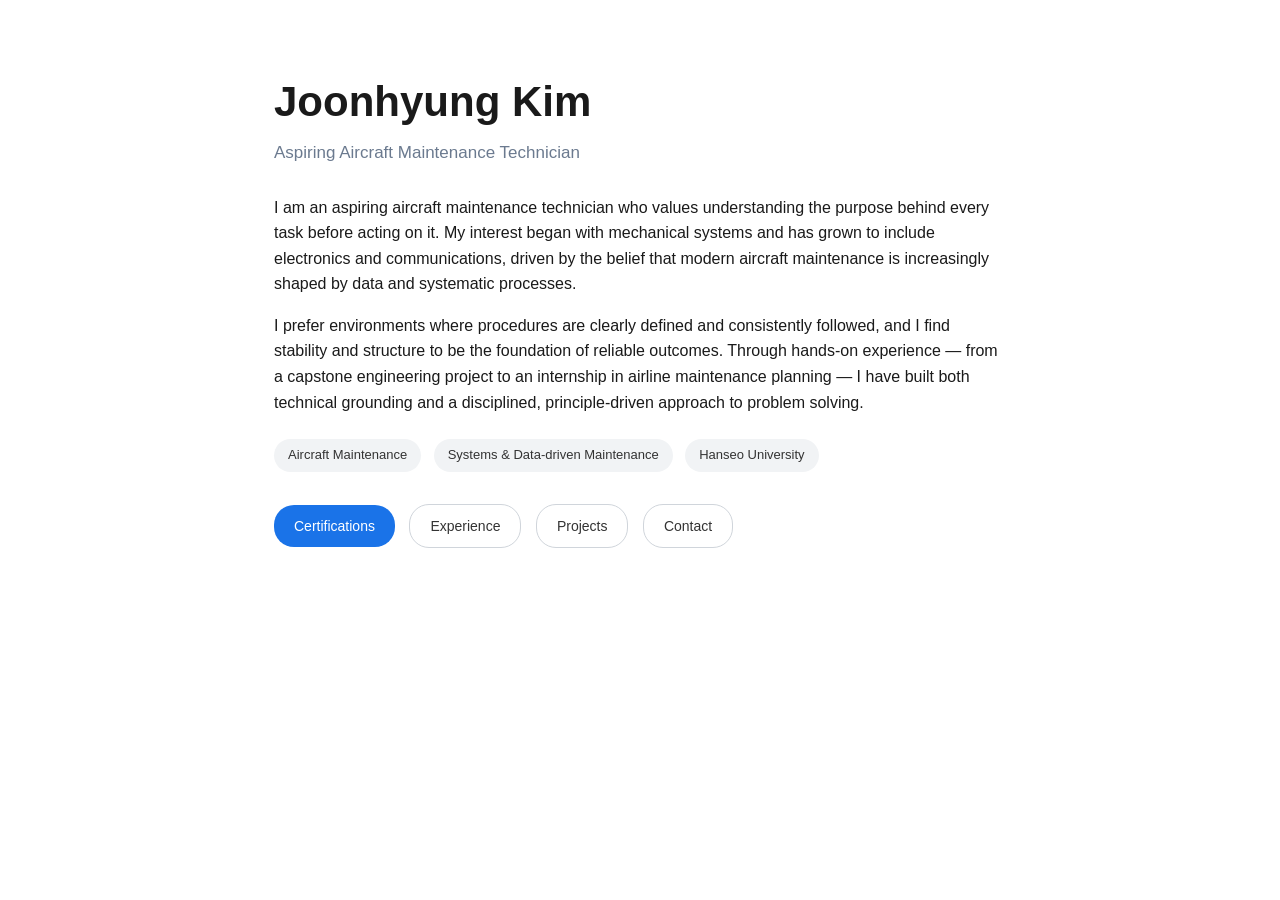
==== index.html @ b9666745 "다중 페이지 구조로 전환 (Hero + 상세 페이지)" ====
<!DOCTYPE html>
<html>

<head>
    <title>Joonhyung Kim | Portfolio</title>
    <link rel="stylesheet" href="style.css">
</head>

<body>

    <div class="container">
        <h1 class="hero-name">Joonhyung Kim</h1>
        <p class="hero-role">Aspiring Aircraft Maintenance Technician</p>

        <div class="bio">
            <p>
                I am an aspiring aircraft maintenance technician who values understanding
                the purpose behind every task before acting on it. My interest began with
                mechanical systems and has grown to include electronics and communications,
                driven by the belief that modern aircraft maintenance is increasingly shaped
                by data and systematic processes.
            </p>
            <p>
                I prefer environments where procedures are clearly defined and consistently
                followed, and I find stability and structure to be the foundation of reliable
                outcomes. Through hands-on experience — from a capstone engineering project to
                an internship in airline maintenance planning — I have built both technical
                grounding and a disciplined, principle-driven approach to problem solving.
            </p>
        </div>

        <div class="tags">
            <span class="tag">Aircraft Maintenance</span>
            <span class="tag">Systems & Data-driven Maintenance</span>
            <span class="tag">Hanseo University</span>
        </div>

        <div class="buttons">
            <a href="certifications.html" class="btn btn-primary">Certifications</a>
            <a href="experience.html" class="btn btn-outline">Experience</a>
            <a href="projects.html" class="btn btn-outline">Projects</a>
            <a href="contact.html" class="btn btn-outline">Contact</a>
        </div>
    </div>

</body>

</html>
---- style.css ----
* {
    box-sizing: border-box;
}

body {
    font-family: -apple-system, "Helvetica Neue", "Apple SD Gothic Neo", "맑은 고딕", sans-serif;
    background-color: #ffffff;
    color: #1a1a1a;
    margin: 0;
    line-height: 1.6;
}

.container {
    max-width: 780px;
    margin: 0 auto;
    padding: 40px 24px 80px;
}

/* 상단 네비게이션 */
.navbar {
    display: flex;
    justify-content: space-between;
    align-items: center;
    max-width: 780px;
    margin: 0 auto;
    padding: 24px;
}

.navbar .name {
    font-weight: 700;
    text-decoration: none;
    color: #1a1a1a;
    font-size: 16px;
}

.navbar .nav-links a {
    margin-left: 24px;
    text-decoration: none;
    color: #444;
    font-size: 15px;
}

.navbar .nav-links a:hover {
    color: #1a73e8;
}

/* Hero (첫 페이지) */
h1.hero-name {
    font-size: 42px;
    margin-bottom: 4px;
}

.hero-role {
    color: #6b7a8f;
    font-size: 17px;
    margin-top: 0;
    margin-bottom: 28px;
}

.bio p {
    font-size: 16px;
    margin-bottom: 16px;
}

/* 태그 필 */
.tags {
    margin: 24px 0;
}

.tag {
    display: inline-block;
    background-color: #f1f3f5;
    color: #333;
    padding: 6px 14px;
    border-radius: 20px;
    font-size: 13px;
    margin-right: 8px;
    margin-bottom: 8px;
}

/* 버튼 */
.buttons {
    margin-top: 20px;
}

.btn {
    display: inline-block;
    padding: 10px 20px;
    border-radius: 20px;
    text-decoration: none;
    font-size: 14px;
    margin-right: 10px;
    margin-bottom: 10px;
}

.btn-primary {
    background-color: #1a73e8;
    color: white;
}

.btn-outline {
    border: 1px solid #d0d5db;
    color: #333;
}

.btn:hover {
    opacity: 0.85;
}

/* 상세 페이지 */
h2 {
    font-size: 22px;
    margin-top: 40px;
    margin-bottom: 12px;
}

.entry {
    margin-bottom: 20px;
}

.entry-title {
    font-weight: 700;
    margin-bottom: 4px;
}

.entry-meta {
    color: #6b7a8f;
    font-size: 14px;
    margin-bottom: 6px;
}

ul {
    padding-left: 20px;
}
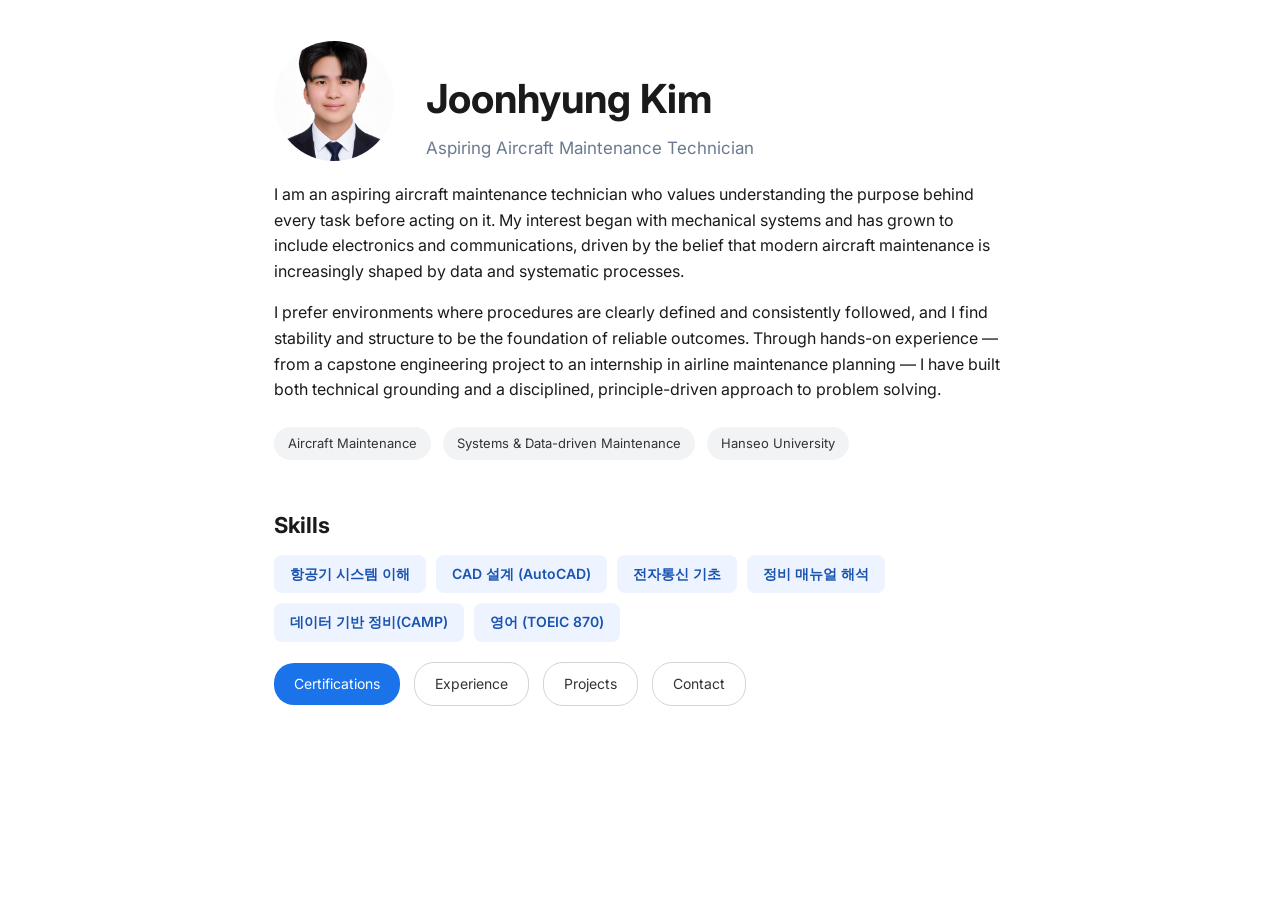
==== commit b79d8f79: "프로필 사진, Skills 섹션, 반응형 디자인 추가" ====
--- a/index.html
+++ b/index.html
@@ -9,8 +9,14 @@
 <body>
 
     <div class="container">
-        <h1 class="hero-name">Joonhyung Kim</h1>
-        <p class="hero-role">Aspiring Aircraft Maintenance Technician</p>
+
+        <div class="hero">
+            <img src="profile.jpg" alt="Joonhyung Kim" class="profile-photo">
+            <div>
+                <h1 class="hero-name">Joonhyung Kim</h1>
+                <p class="hero-role">Aspiring Aircraft Maintenance Technician</p>
+            </div>
+        </div>
 
         <div class="bio">
             <p>
@@ -35,11 +41,22 @@
             <span class="tag">Hanseo University</span>
         </div>
 
+        <h2>Skills</h2>
+        <div class="skills-grid">
+            <span class="skill-item">항공기 시스템 이해</span>
+            <span class="skill-item">CAD 설계 (AutoCAD)</span>
+            <span class="skill-item">전자통신 기초</span>
+            <span class="skill-item">정비 매뉴얼 해석</span>
+            <span class="skill-item">데이터 기반 정비(CAMP)</span>
+            <span class="skill-item">영어 (TOEIC 870)</span>
+        </div>
+
         <div class="buttons">
             <a href="certifications.html" class="btn btn-primary">Certifications</a>
             <a href="experience.html" class="btn btn-outline">Experience</a>
             <a href="projects.html" class="btn btn-outline">Projects</a>
             <a href="contact.html" class="btn btn-outline">Contact</a>
+            <!--<a href="resume.pdf" class="btn btn-outline" download>Resume (PDF)</a>-->
         </div>
     </div>
 
--- a/style.css
+++ b/style.css
@@ -1,9 +1,12 @@
+/* 구글 폰트 불러오기 - 이해포인트 아님, 그냥 이런 게 있다 정도만 */
+@import url('https://fonts.googleapis.com/css2?family=Inter:wght@400;600;700&display=swap');
+
 * {
     box-sizing: border-box;
 }
 
 body {
-    font-family: -apple-system, "Helvetica Neue", "Apple SD Gothic Neo", "맑은 고딕", sans-serif;
+    font-family: 'Inter', -apple-system, "Apple SD Gothic Neo", "맑은 고딕", sans-serif;
     background-color: #ffffff;
     color: #1a1a1a;
     margin: 0;
@@ -16,7 +19,7 @@
     padding: 40px 24px 80px;
 }
 
-/* 상단 네비게이션 */
+/* 네비게이션 */
 .navbar {
     display: flex;
     justify-content: space-between;
@@ -38,15 +41,31 @@
     text-decoration: none;
     color: #444;
     font-size: 15px;
+    transition: color 0.2s ease;
 }
 
 .navbar .nav-links a:hover {
     color: #1a73e8;
 }
 
-/* Hero (첫 페이지) */
+/* Hero 영역: 사진 + 텍스트 나란히 배치 - 이해포인트 (Flexbox 응용) */
+.hero {
+    display: flex;
+    align-items: center;
+    gap: 32px;
+    margin-bottom: 20px;
+}
+
+.profile-photo {
+    width: 120px;
+    height: 120px;
+    border-radius: 50%;
+    object-fit: cover;
+    flex-shrink: 0;
+}
+
 h1.hero-name {
-    font-size: 42px;
+    font-size: 40px;
     margin-bottom: 4px;
 }
 
@@ -54,7 +73,7 @@
     color: #6b7a8f;
     font-size: 17px;
     margin-top: 0;
-    margin-bottom: 28px;
+    margin-bottom: 0;
 }
 
 .bio p {
@@ -62,7 +81,7 @@
     margin-bottom: 16px;
 }
 
-/* 태그 필 */
+/* 태그 필 (소개 아래) */
 .tags {
     margin: 24px 0;
 }
@@ -91,6 +110,7 @@
     font-size: 14px;
     margin-right: 10px;
     margin-bottom: 10px;
+    transition: opacity 0.2s ease, transform 0.15s ease;
 }
 
 .btn-primary {
@@ -105,6 +125,24 @@
 
 .btn:hover {
     opacity: 0.85;
+    transform: translateY(-1px);
+}
+
+/* Skills 섹션 - 아이콘 없이 텍스트 태그로 표현 */
+.skills-grid {
+    display: flex;
+    flex-wrap: wrap;
+    gap: 10px;
+    margin-top: 12px;
+}
+
+.skill-item {
+    background-color: #eef4ff;
+    color: #1a54b0;
+    padding: 8px 16px;
+    border-radius: 8px;
+    font-size: 14px;
+    font-weight: 600;
 }
 
 /* 상세 페이지 */
@@ -131,4 +169,28 @@
 
 ul {
     padding-left: 20px;
+}
+
+/* 반응형 대응: 화면 폭이 600px 이하(모바일)일 때 - 이해포인트 */
+@media (max-width: 600px) {
+    .navbar {
+        flex-direction: column;
+        align-items: flex-start;
+        gap: 12px;
+    }
+
+    .navbar .nav-links a {
+        margin-left: 0;
+        margin-right: 16px;
+    }
+
+    .hero {
+        flex-direction: column;
+        align-items: flex-start;
+        text-align: left;
+    }
+
+    h1.hero-name {
+        font-size: 30px;
+    }
 }
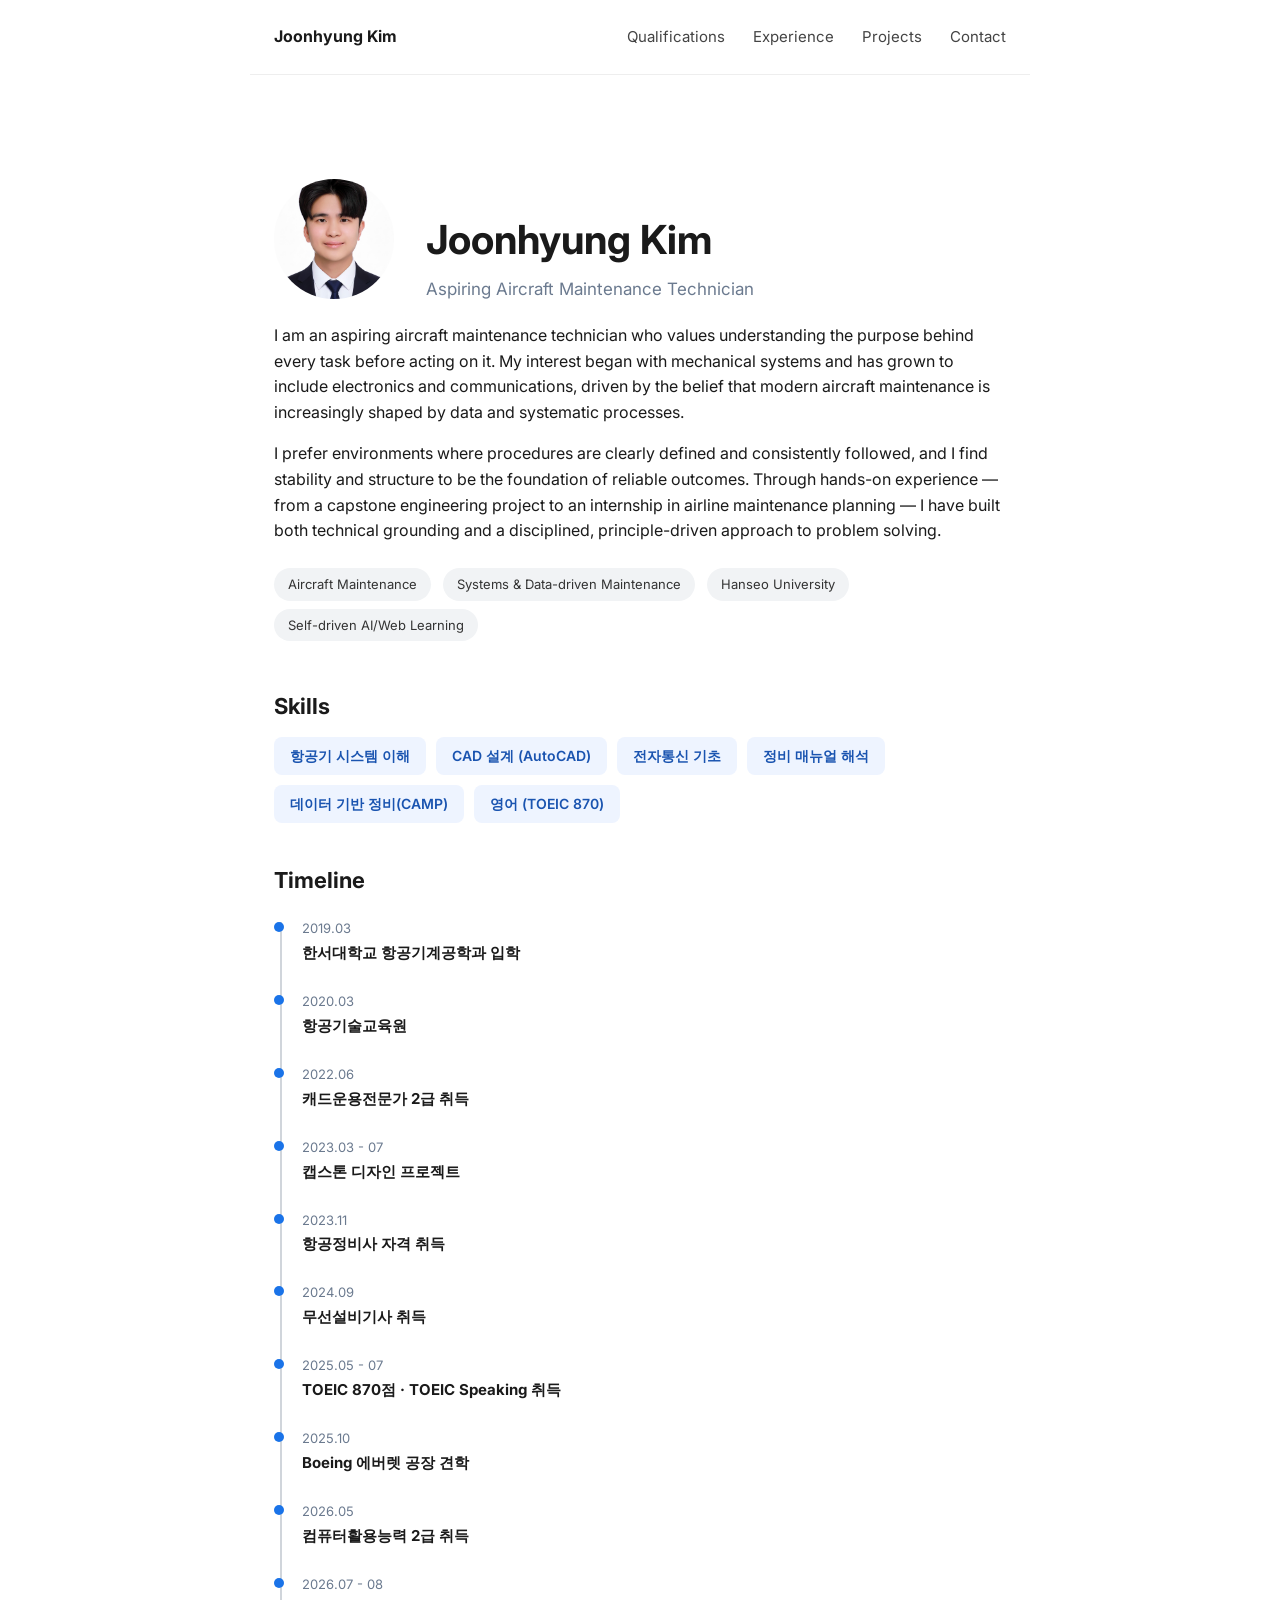
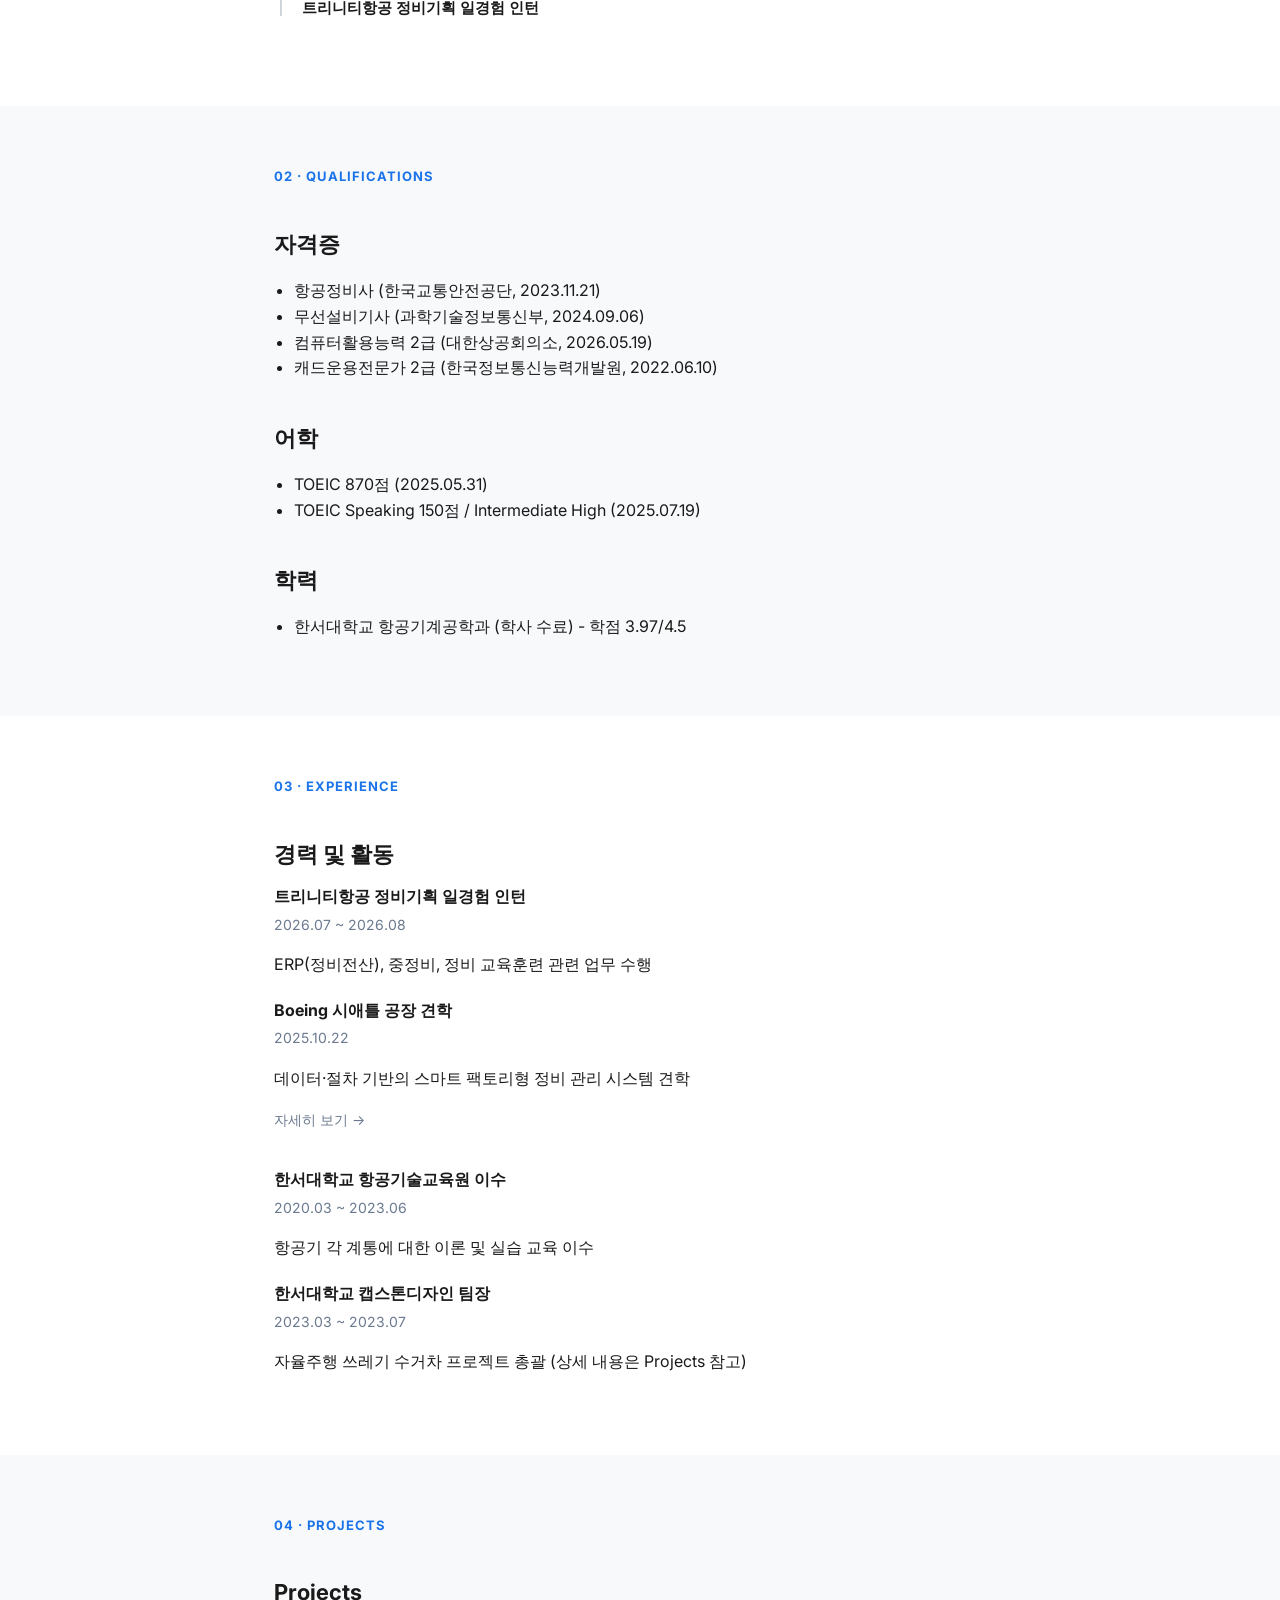
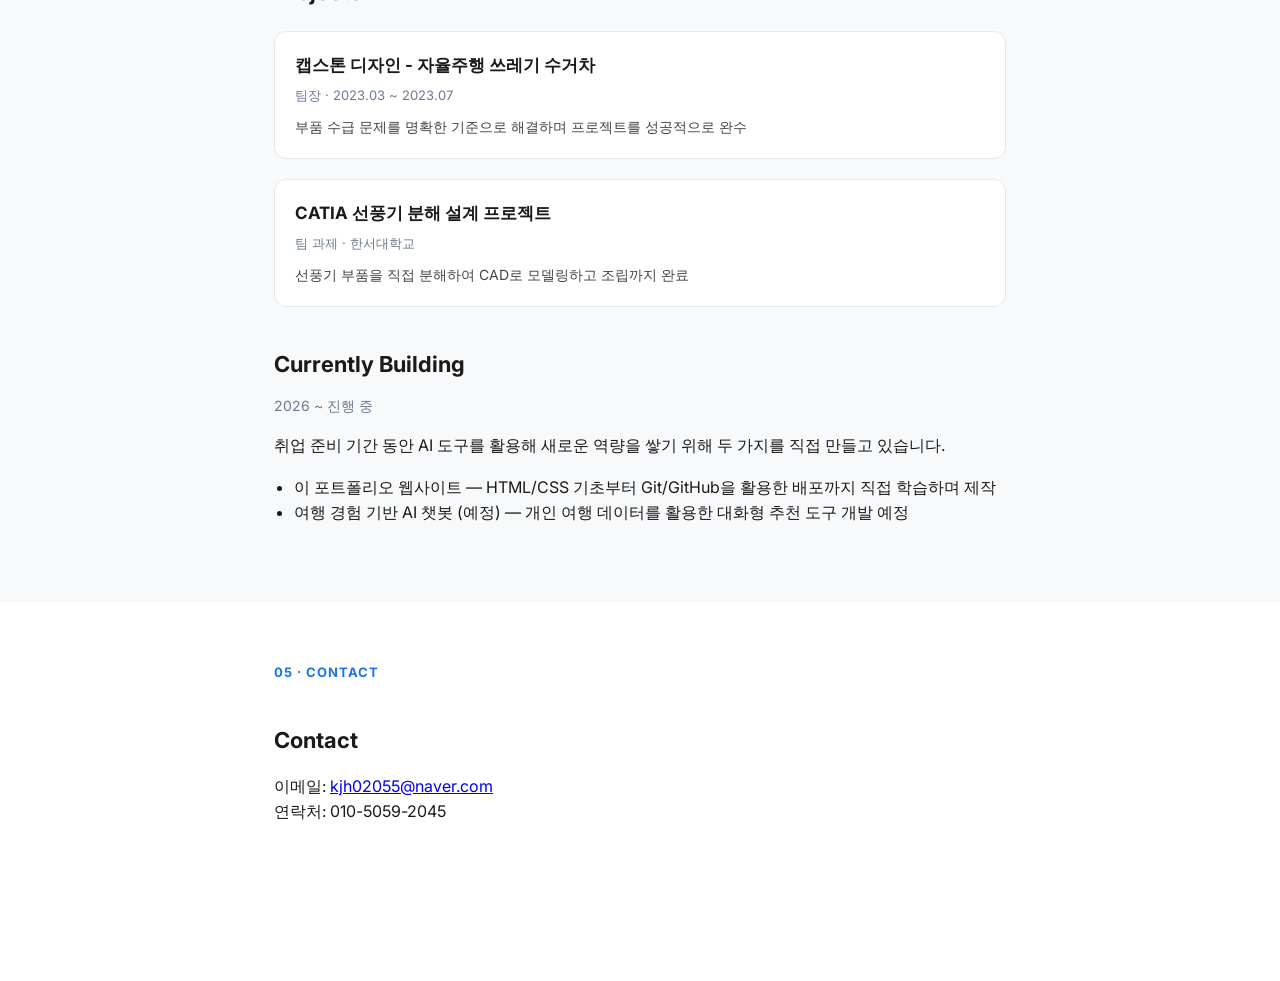
==== commit 75684ba5: "타임라인 섹션 추가 및 용어 통일" ====
--- a/index.html
+++ b/index.html
@@ -8,58 +8,197 @@
 
 <body>
 
+    <div class="navbar">
+        <a href="#hero" class="name">Joonhyung Kim</a>
+        <div class="nav-links">
+            
+            <a href="#certifications">Qualifications</a>
+            <a href="#experience">Experience</a>
+            <a href="#projects">Projects</a>
+            <a href="#contact">Contact</a>
+        </div>
+    </div>
+
     <div class="container">
 
-        <div class="hero">
-            <img src="profile.jpg" alt="Joonhyung Kim" class="profile-photo">
-            <div>
-                <h1 class="hero-name">Joonhyung Kim</h1>
-                <p class="hero-role">Aspiring Aircraft Maintenance Technician</p>
-            </div>
-        </div>
-
-        <div class="bio">
+        <section id="hero">
+            <div class="hero">
+                <img src="profile.jpg" alt="Joonhyung Kim" class="profile-photo">
+                <div>
+                    <h1 class="hero-name">Joonhyung Kim</h1>
+                    <p class="hero-role">Aspiring Aircraft Maintenance Technician</p>
+                </div>
+            </div>
+
+            <div class="bio">
+                <p>
+                    I am an aspiring aircraft maintenance technician who values understanding
+                    the purpose behind every task before acting on it. My interest began with
+                    mechanical systems and has grown to include electronics and communications,
+                    driven by the belief that modern aircraft maintenance is increasingly shaped
+                    by data and systematic processes.
+                </p>
+                <p>
+                    I prefer environments where procedures are clearly defined and consistently
+                    followed, and I find stability and structure to be the foundation of reliable
+                    outcomes. Through hands-on experience — from a capstone engineering project to
+                    an internship in airline maintenance planning — I have built both technical
+                    grounding and a disciplined, principle-driven approach to problem solving.
+                </p>
+            </div>
+
+            <div class="tags">
+                <span class="tag">Aircraft Maintenance</span>
+                <span class="tag">Systems & Data-driven Maintenance</span>
+                <span class="tag">Hanseo University</span>
+                <span class="tag">Self-driven AI/Web Learning</span>
+            </div>
+
+            <h2>Skills</h2>
+            <div class="skills-grid">
+                <span class="skill-item">항공기 시스템 이해</span>
+                <span class="skill-item">CAD 설계 (AutoCAD)</span>
+                <span class="skill-item">전자통신 기초</span>
+                <span class="skill-item">정비 매뉴얼 해석</span>
+                <span class="skill-item">데이터 기반 정비(CAMP)</span>
+                <span class="skill-item">영어 (TOEIC 870)</span>
+            </div>
+            <h2>Timeline</h2>
+<div class="timeline">
+    <div class="timeline-item">
+    <div class="timeline-date">2019.03</div>
+    <div class="timeline-title">한서대학교 항공기계공학과 입학</div>
+</div>
+<div class="timeline-item">
+    <div class="timeline-date">2020.03</div>
+    <div class="timeline-title">항공기술교육원 </div>
+</div>
+    <div class="timeline-item">
+        <div class="timeline-date">2022.06</div>
+        <div class="timeline-title">캐드운용전문가 2급 취득</div>
+    </div>
+    <div class="timeline-item">
+        <div class="timeline-date">2023.03 - 07</div>
+        <div class="timeline-title">캡스톤 디자인 프로젝트 </div>
+    </div>
+    <div class="timeline-item">
+        <div class="timeline-date">2023.11</div>
+        <div class="timeline-title">항공정비사 자격 취득</div>
+    </div>
+    <div class="timeline-item">
+        <div class="timeline-date">2024.09</div>
+        <div class="timeline-title">무선설비기사 취득</div>
+    </div>
+    <div class="timeline-item">
+        <div class="timeline-date">2025.05 - 07</div>
+        <div class="timeline-title">TOEIC 870점 · TOEIC Speaking 취득</div>
+    </div>
+    <div class="timeline-item">
+        <div class="timeline-date">2025.10</div>
+        <div class="timeline-title">Boeing 에버렛 공장 견학</div>
+    </div>
+    <div class="timeline-item">
+        <div class="timeline-date">2026.05</div>
+        <div class="timeline-title">컴퓨터활용능력 2급 취득</div>
+    </div>
+    <div class="timeline-item">
+        <div class="timeline-date">2026.07 - 08</div>
+        <div class="timeline-title">트리니티항공 정비기획 일경험 인턴</div>
+    </div>
+</div>
+        </section>
+
+        <section id="certifications">
+            <div class="section-label">02 · Qualifications</div>
+            <h2>자격증</h2>
+            <ul>
+                <li>항공정비사 (한국교통안전공단, 2023.11.21)</li>
+                <li>무선설비기사 (과학기술정보통신부, 2024.09.06)</li>
+                <li>컴퓨터활용능력 2급 (대한상공회의소, 2026.05.19)</li>
+                <li>캐드운용전문가 2급 (한국정보통신능력개발원, 2022.06.10)</li>
+            </ul>
+
+            <h2>어학</h2>
+            <ul>
+                <li>TOEIC 870점 (2025.05.31)</li>
+                <li>TOEIC Speaking 150점 / Intermediate High (2025.07.19)</li>
+            </ul>
+
+            <h2>학력</h2>
+            <ul>
+                <li>한서대학교 항공기계공학과 (학사 수료) - 학점 3.97/4.5</li>
+            </ul>
+        </section>
+
+        <section id="experience">
+            <div class="section-label">03 · Experience</div>
+            <h2>경력 및 활동</h2>
+
+            <div class="entry">
+                <div class="entry-title">트리니티항공 정비기획 일경험 인턴</div>
+                <div class="entry-meta">2026.07 ~ 2026.08</div>
+                <p>ERP(정비전산), 중정비, 정비 교육훈련 관련 업무 수행</p>
+            </div>
+
+            <div class="entry">
+                <div class="entry-title">Boeing 시애틀 공장 견학</div>
+                <div class="entry-meta">2025.10.22</div>
+                <p>데이터·절차 기반의 스마트 팩토리형 정비 관리 시스템 견학</p>
+                <a href="boeing.html" class="back-link">자세히 보기 →</a>
+            </div>
+
+            <div class="entry">
+                <div class="entry-title">한서대학교 항공기술교육원 이수</div>
+                <div class="entry-meta">2020.03 ~ 2023.06</div>
+                <p>항공기 각 계통에 대한 이론 및 실습 교육 이수</p>
+            </div>
+
+            <div class="entry">
+                <div class="entry-title">한서대학교 캡스톤디자인 팀장</div>
+                <div class="entry-meta">2023.03 ~ 2023.07</div>
+                <p>자율주행 쓰레기 수거차 프로젝트 총괄 (상세 내용은 Projects 참고)</p>
+            </div>
+        </section>
+
+        <section id="projects">
+            <div class="section-label">04 · Projects</div>
+            <h2>Projects</h2>
+
+            <div class="project-grid">
+                <a href="capstone.html" class="project-card">
+                    <div class="card-title">캡스톤 디자인 - 자율주행 쓰레기 수거차</div>
+                    <div class="card-meta">팀장 · 2023.03 ~ 2023.07</div>
+                    <div class="card-desc">부품 수급 문제를 명확한 기준으로 해결하며 프로젝트를 성공적으로 완수</div>
+                </a>
+
+                <a href="catia-fan.html" class="project-card">
+                    <div class="card-title">CATIA 선풍기 분해 설계 프로젝트</div>
+                    <div class="card-meta">팀 과제 · 한서대학교</div>
+                    <div class="card-desc">선풍기 부품을 직접 분해하여 CAD로 모델링하고 조립까지 완료</div>
+                </a>
+            </div>
+
+            <h2>Currently Building</h2>
+            <div class="entry-meta">2026 ~ 진행 중</div>
             <p>
-                I am an aspiring aircraft maintenance technician who values understanding
-                the purpose behind every task before acting on it. My interest began with
-                mechanical systems and has grown to include electronics and communications,
-                driven by the belief that modern aircraft maintenance is increasingly shaped
-                by data and systematic processes.
+                취업 준비 기간 동안 AI 도구를 활용해 새로운 역량을 쌓기 위해 두 가지를 직접 만들고 있습니다.
             </p>
+            <ul>
+                <li>이 포트폴리오 웹사이트 — HTML/CSS 기초부터 Git/GitHub을 활용한 배포까지 직접 학습하며 제작</li>
+                <li>여행 경험 기반 AI 챗봇 (예정) — 개인 여행 데이터를 활용한 대화형 추천 도구 개발 예정</li>
+            </ul>
+        </section>
+
+        <section id="contact">
+            <div class="section-label">05 · Contact</div>
+            <h2>Contact</h2>
             <p>
-                I prefer environments where procedures are clearly defined and consistently
-                followed, and I find stability and structure to be the foundation of reliable
-                outcomes. Through hands-on experience — from a capstone engineering project to
-                an internship in airline maintenance planning — I have built both technical
-                grounding and a disciplined, principle-driven approach to problem solving.
+                이메일: <a href="mailto:kjh02055@naver.com">kjh02055@naver.com</a><br>
+                연락처: 010-5059-2045
             </p>
-        </div>
-
-        <div class="tags">
-            <span class="tag">Aircraft Maintenance</span>
-            <span class="tag">Systems & Data-driven Maintenance</span>
-            <span class="tag">Hanseo University</span>
-        </div>
-
-        <h2>Skills</h2>
-        <div class="skills-grid">
-            <span class="skill-item">항공기 시스템 이해</span>
-            <span class="skill-item">CAD 설계 (AutoCAD)</span>
-            <span class="skill-item">전자통신 기초</span>
-            <span class="skill-item">정비 매뉴얼 해석</span>
-            <span class="skill-item">데이터 기반 정비(CAMP)</span>
-            <span class="skill-item">영어 (TOEIC 870)</span>
-        </div>
-
-        <div class="buttons">
-            <a href="certifications.html" class="btn btn-primary">Certifications</a>
-            <a href="experience.html" class="btn btn-outline">Experience</a>
-            <a href="projects.html" class="btn btn-outline">Projects</a>
-            <a href="contact.html" class="btn btn-outline">Contact</a>
-            <!--<a href="resume.pdf" class="btn btn-outline" download>Resume (PDF)</a>-->
-        </div>
-    </div>
-
+        </section>
+
+    </div>
 </body>
 
 </html>
--- a/style.css
+++ b/style.css
@@ -1,6 +1,24 @@
 /* 구글 폰트 불러오기 - 이해포인트 아님, 그냥 이런 게 있다 정도만 */
 @import url('https://fonts.googleapis.com/css2?family=Inter:wght@400;600;700&display=swap');
 
+/* 부드러운 스크롤 - 이해포인트 */
+html {
+    scroll-behavior: smooth;
+}
+
+/* 네비게이션 바를 화면 상단에 고정 */
+.navbar {
+    position: sticky;
+    top: 0;
+    background-color: #ffffff;
+    border-bottom: 1px solid #eee;
+    z-index: 10;
+}
+
+/* 고정된 네비게이션 바에 섹션 제목이 가려지지 않도록 여유 공간 확보 - 이해포인트 */
+section {
+    scroll-margin-top: 80px;
+}
 * {
     box-sizing: border-box;
 }
@@ -193,4 +211,155 @@
     h1.hero-name {
         font-size: 30px;
     }
+}
+/* Projects 카드 그리드 - 이해포인트 (Flexbox 응용 2) */
+.project-grid {
+    display: flex;
+    flex-wrap: wrap;
+    gap: 20px;
+    margin-top: 20px;
+}
+
+.project-card {
+    background-color: #ffffff;
+    border: 1px solid #e5e9ef;
+    border-radius: 12px;
+    padding: 20px;
+    width: 100%;
+    text-decoration: none;
+    color: inherit;
+    transition: box-shadow 0.2s ease, transform 0.15s ease;
+    display: block;
+}
+
+.project-card:hover {
+    box-shadow: 0 4px 16px rgba(0, 0, 0, 0.08);
+    transform: translateY(-2px);
+}
+
+.project-card .card-title {
+    font-weight: 700;
+    font-size: 17px;
+    margin-bottom: 6px;
+}
+
+.project-card .card-meta {
+    color: #6b7a8f;
+    font-size: 13px;
+    margin-bottom: 10px;
+}
+
+.project-card .card-desc {
+    font-size: 14px;
+    color: #444;
+}
+
+/* 상세 페이지 상단 '뒤로가기' 링크 */
+.back-link {
+    display: inline-block;
+    margin-bottom: 16px;
+    color: #6b7a8f;
+    text-decoration: none;
+    font-size: 14px;
+}
+
+.back-link:hover {
+    color: #1a73e8;
+}
+
+/* 사진 자리 (실제 사진 생기기 전까지 사용) */
+.photo-placeholder {
+    background-color: #f1f3f5;
+    border: 1px dashed #c3cbd4;
+    border-radius: 10px;
+    height: 220px;
+    display: flex;
+    align-items: center;
+    justify-content: center;
+    color: #97a2b0;
+    font-size: 14px;
+    margin: 20px 0;
+}
+
+/* 실제 사진 넣을 때 사용할 스타일 */
+.detail-photo {
+    width: 100%;
+    border-radius: 10px;
+    margin: 20px 0;
+}
+
+.info-box {
+    background-color: #f7f9fb;
+    border-radius: 10px;
+    padding: 16px 20px;
+    margin: 16px 0;
+    font-size: 14px;
+}
+/* 섹션 간 확실한 여백 및 경계 구분 - 이해포인트 */
+section {
+    padding: 60px 0;
+    scroll-margin-top: 80px;
+}
+
+section:nth-of-type(even) {
+    background-color: #f8f9fb;
+    margin-left: calc(-50vw + 50%);
+    margin-right: calc(-50vw + 50%);
+    padding-left: calc(50vw - 50%);
+    padding-right: calc(50vw - 50%);
+}
+
+/* 섹션 제목 위 작은 라벨 */
+.section-label {
+    color: #1a73e8;
+    font-size: 13px;
+    font-weight: 700;
+    letter-spacing: 1px;
+    text-transform: uppercase;
+    margin-bottom: 8px;
+}
+/* 타임라인 - 이해포인트: position relative/absolute */
+.timeline {
+    position: relative;
+    padding-left: 28px;
+    margin-top: 20px;
+}
+
+/* 세로로 이어지는 선 */
+.timeline::before {
+    content: '';
+    position: absolute;
+    left: 6px;
+    top: 4px;
+    bottom: 4px;
+    width: 2px;
+    background-color: #d0d5db;
+}
+
+.timeline-item {
+    position: relative;
+    margin-bottom: 26px;
+}
+
+/* 각 항목 옆의 동그란 점 */
+.timeline-item::before {
+    content: '';
+    position: absolute;
+    left: -28px;
+    top: 4px;
+    width: 10px;
+    height: 10px;
+    border-radius: 50%;
+    background-color: #1a73e8;
+}
+
+.timeline-date {
+    color: #6b7a8f;
+    font-size: 13px;
+    margin-bottom: 2px;
+}
+
+.timeline-title {
+    font-weight: 700;
+    font-size: 15px;
 }
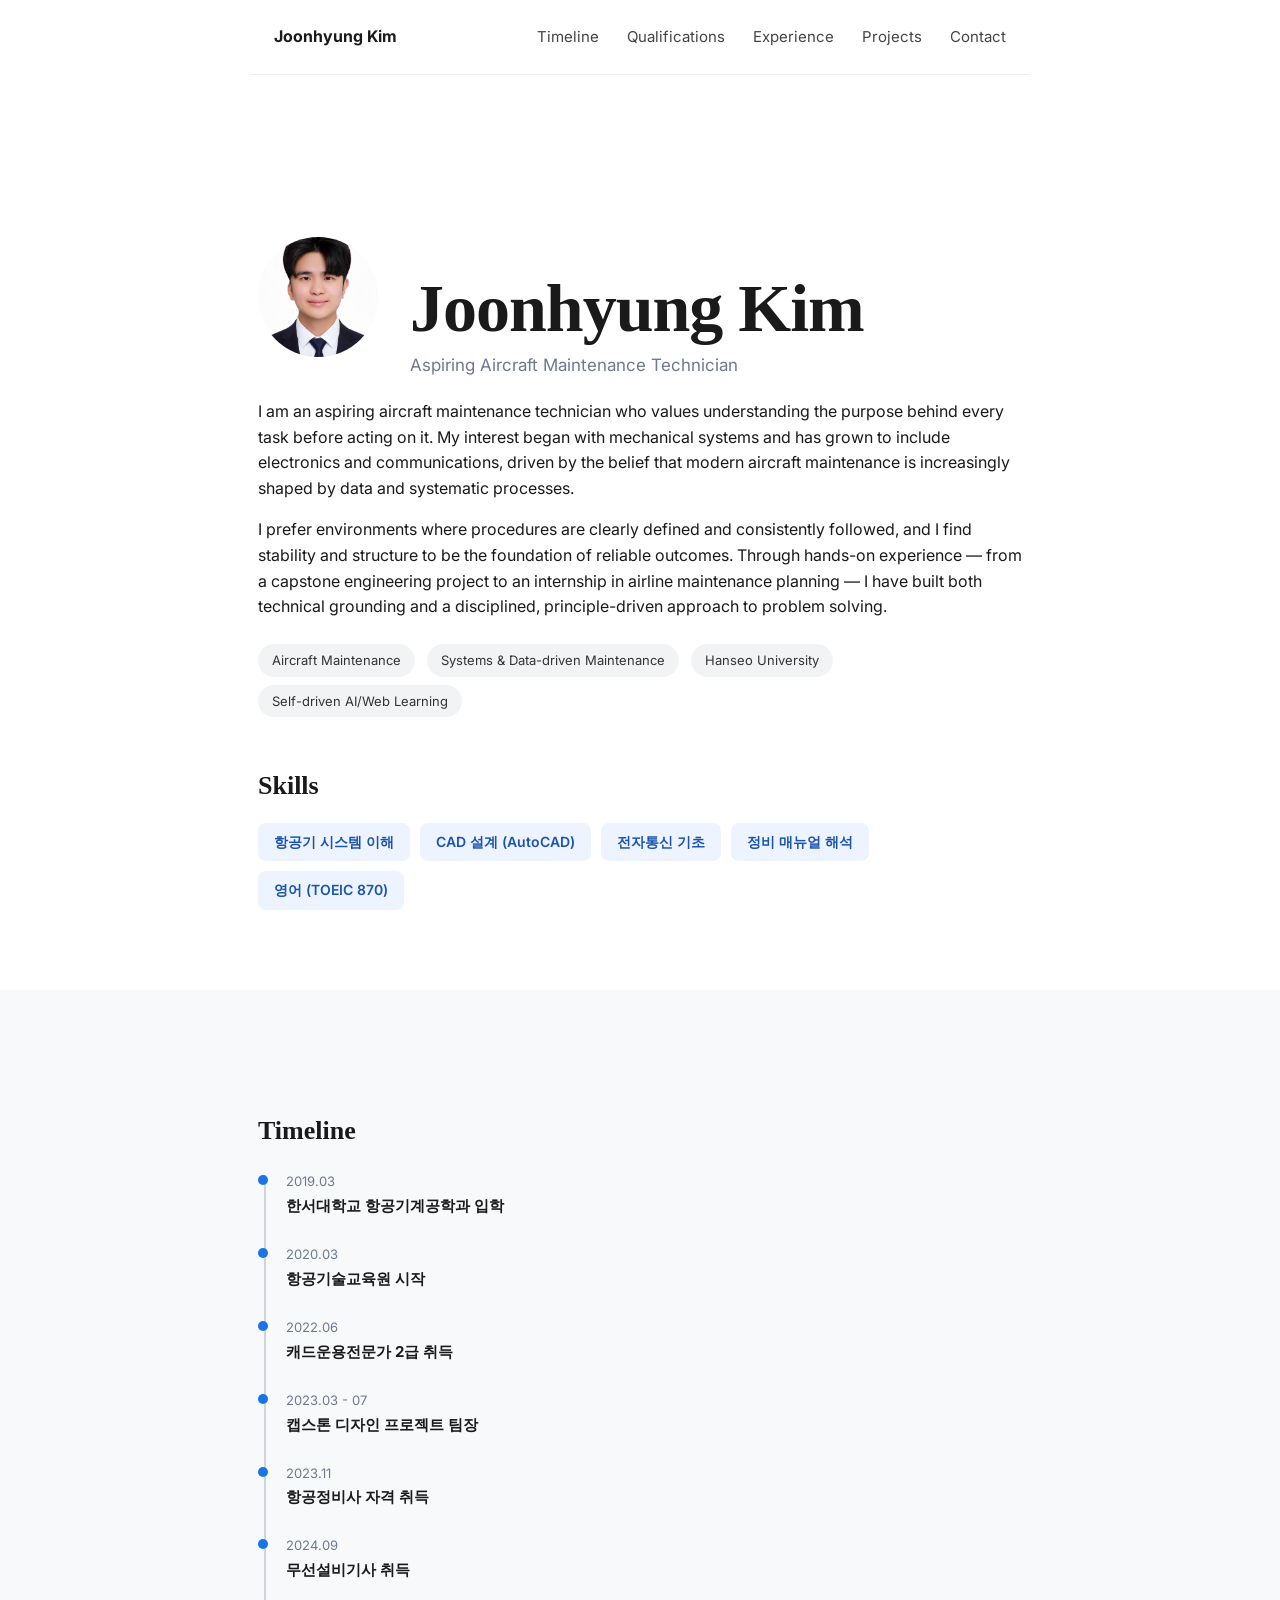
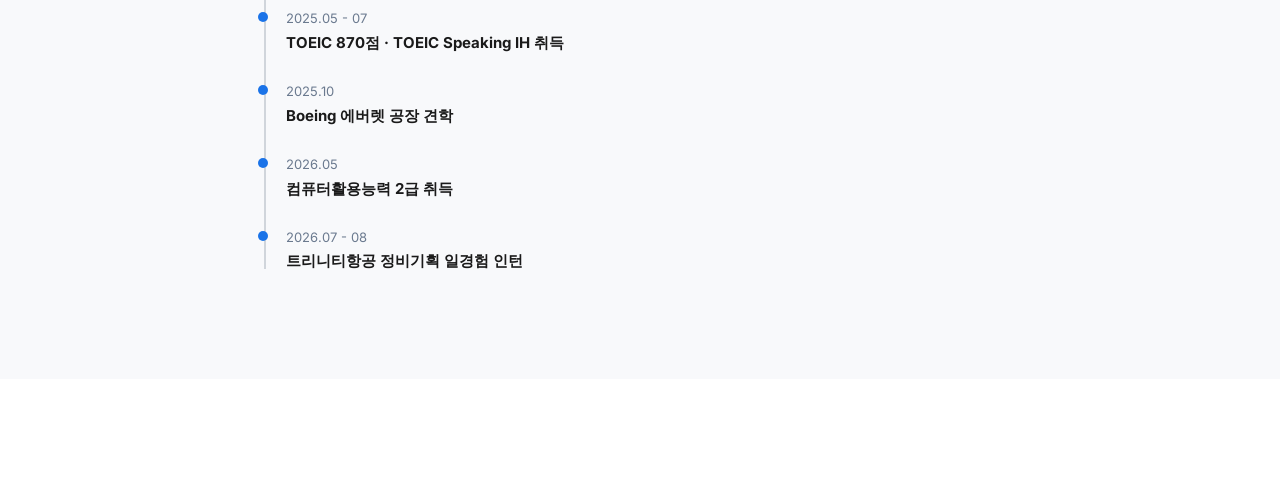
==== commit 71d10b10: "구조 재조정 및 폰트 변경 반영" ====
--- a/index.html
+++ b/index.html
@@ -9,13 +9,13 @@
 <body>
 
     <div class="navbar">
-        <a href="#hero" class="name">Joonhyung Kim</a>
+        <a href="index.html" class="name">Joonhyung Kim</a>
         <div class="nav-links">
-            
-            <a href="#certifications">Qualifications</a>
-            <a href="#experience">Experience</a>
-            <a href="#projects">Projects</a>
-            <a href="#contact">Contact</a>
+            <a href="#timeline">Timeline</a>
+            <a href="certifications.html">Qualifications</a>
+            <a href="experience.html">Experience</a>
+            <a href="projects.html">Projects</a>
+            <a href="contact.html">Contact</a>
         </div>
     </div>
 
@@ -60,142 +60,54 @@
                 <span class="skill-item">CAD 설계 (AutoCAD)</span>
                 <span class="skill-item">전자통신 기초</span>
                 <span class="skill-item">정비 매뉴얼 해석</span>
-                <span class="skill-item">데이터 기반 정비(CAMP)</span>
                 <span class="skill-item">영어 (TOEIC 870)</span>
-            </div>
-            <h2>Timeline</h2>
-<div class="timeline">
-    <div class="timeline-item">
-    <div class="timeline-date">2019.03</div>
-    <div class="timeline-title">한서대학교 항공기계공학과 입학</div>
-</div>
-<div class="timeline-item">
-    <div class="timeline-date">2020.03</div>
-    <div class="timeline-title">항공기술교육원 </div>
-</div>
-    <div class="timeline-item">
-        <div class="timeline-date">2022.06</div>
-        <div class="timeline-title">캐드운용전문가 2급 취득</div>
-    </div>
-    <div class="timeline-item">
-        <div class="timeline-date">2023.03 - 07</div>
-        <div class="timeline-title">캡스톤 디자인 프로젝트 </div>
-    </div>
-    <div class="timeline-item">
-        <div class="timeline-date">2023.11</div>
-        <div class="timeline-title">항공정비사 자격 취득</div>
-    </div>
-    <div class="timeline-item">
-        <div class="timeline-date">2024.09</div>
-        <div class="timeline-title">무선설비기사 취득</div>
-    </div>
-    <div class="timeline-item">
-        <div class="timeline-date">2025.05 - 07</div>
-        <div class="timeline-title">TOEIC 870점 · TOEIC Speaking 취득</div>
-    </div>
-    <div class="timeline-item">
-        <div class="timeline-date">2025.10</div>
-        <div class="timeline-title">Boeing 에버렛 공장 견학</div>
-    </div>
-    <div class="timeline-item">
-        <div class="timeline-date">2026.05</div>
-        <div class="timeline-title">컴퓨터활용능력 2급 취득</div>
-    </div>
-    <div class="timeline-item">
-        <div class="timeline-date">2026.07 - 08</div>
-        <div class="timeline-title">트리니티항공 정비기획 일경험 인턴</div>
-    </div>
-</div>
-        </section>
-
-        <section id="certifications">
-            <div class="section-label">02 · Qualifications</div>
-            <h2>자격증</h2>
-            <ul>
-                <li>항공정비사 (한국교통안전공단, 2023.11.21)</li>
-                <li>무선설비기사 (과학기술정보통신부, 2024.09.06)</li>
-                <li>컴퓨터활용능력 2급 (대한상공회의소, 2026.05.19)</li>
-                <li>캐드운용전문가 2급 (한국정보통신능력개발원, 2022.06.10)</li>
-            </ul>
-
-            <h2>어학</h2>
-            <ul>
-                <li>TOEIC 870점 (2025.05.31)</li>
-                <li>TOEIC Speaking 150점 / Intermediate High (2025.07.19)</li>
-            </ul>
-
-            <h2>학력</h2>
-            <ul>
-                <li>한서대학교 항공기계공학과 (학사 수료) - 학점 3.97/4.5</li>
-            </ul>
-        </section>
-
-        <section id="experience">
-            <div class="section-label">03 · Experience</div>
-            <h2>경력 및 활동</h2>
-
-            <div class="entry">
-                <div class="entry-title">트리니티항공 정비기획 일경험 인턴</div>
-                <div class="entry-meta">2026.07 ~ 2026.08</div>
-                <p>ERP(정비전산), 중정비, 정비 교육훈련 관련 업무 수행</p>
-            </div>
-
-            <div class="entry">
-                <div class="entry-title">Boeing 시애틀 공장 견학</div>
-                <div class="entry-meta">2025.10.22</div>
-                <p>데이터·절차 기반의 스마트 팩토리형 정비 관리 시스템 견학</p>
-                <a href="boeing.html" class="back-link">자세히 보기 →</a>
-            </div>
-
-            <div class="entry">
-                <div class="entry-title">한서대학교 항공기술교육원 이수</div>
-                <div class="entry-meta">2020.03 ~ 2023.06</div>
-                <p>항공기 각 계통에 대한 이론 및 실습 교육 이수</p>
-            </div>
-
-            <div class="entry">
-                <div class="entry-title">한서대학교 캡스톤디자인 팀장</div>
-                <div class="entry-meta">2023.03 ~ 2023.07</div>
-                <p>자율주행 쓰레기 수거차 프로젝트 총괄 (상세 내용은 Projects 참고)</p>
             </div>
         </section>
 
-        <section id="projects">
-            <div class="section-label">04 · Projects</div>
-            <h2>Projects</h2>
-
-            <div class="project-grid">
-                <a href="capstone.html" class="project-card">
-                    <div class="card-title">캡스톤 디자인 - 자율주행 쓰레기 수거차</div>
-                    <div class="card-meta">팀장 · 2023.03 ~ 2023.07</div>
-                    <div class="card-desc">부품 수급 문제를 명확한 기준으로 해결하며 프로젝트를 성공적으로 완수</div>
-                </a>
-
-                <a href="catia-fan.html" class="project-card">
-                    <div class="card-title">CATIA 선풍기 분해 설계 프로젝트</div>
-                    <div class="card-meta">팀 과제 · 한서대학교</div>
-                    <div class="card-desc">선풍기 부품을 직접 분해하여 CAD로 모델링하고 조립까지 완료</div>
-                </a>
+        <section id="timeline">
+            <h2>Timeline</h2>
+            <div class="timeline">
+                <div class="timeline-item">
+                    <div class="timeline-date">2019.03</div>
+                    <div class="timeline-title">한서대학교 항공기계공학과 입학</div>
+                </div>
+                <div class="timeline-item">
+                    <div class="timeline-date">2020.03</div>
+                    <div class="timeline-title">항공기술교육원 시작</div>
+                </div>
+                <div class="timeline-item">
+                    <div class="timeline-date">2022.06</div>
+                    <div class="timeline-title">캐드운용전문가 2급 취득</div>
+                </div>
+                <div class="timeline-item">
+                    <div class="timeline-date">2023.03 - 07</div>
+                    <div class="timeline-title">캡스톤 디자인 프로젝트 팀장</div>
+                </div>
+                <div class="timeline-item">
+                    <div class="timeline-date">2023.11</div>
+                    <div class="timeline-title">항공정비사 자격 취득</div>
+                </div>
+                <div class="timeline-item">
+                    <div class="timeline-date">2024.09</div>
+                    <div class="timeline-title">무선설비기사 취득</div>
+                </div>
+                <div class="timeline-item">
+                    <div class="timeline-date">2025.05 - 07</div>
+                    <div class="timeline-title">TOEIC 870점 · TOEIC Speaking IH 취득</div>
+                </div>
+                <div class="timeline-item">
+                    <div class="timeline-date">2025.10</div>
+                    <div class="timeline-title">Boeing 에버렛 공장 견학</div>
+                </div>
+                <div class="timeline-item">
+                    <div class="timeline-date">2026.05</div>
+                    <div class="timeline-title">컴퓨터활용능력 2급 취득</div>
+                </div>
+                <div class="timeline-item">
+                    <div class="timeline-date">2026.07 - 08</div>
+                    <div class="timeline-title">트리니티항공 정비기획 일경험 인턴</div>
+                </div>
             </div>
-
-            <h2>Currently Building</h2>
-            <div class="entry-meta">2026 ~ 진행 중</div>
-            <p>
-                취업 준비 기간 동안 AI 도구를 활용해 새로운 역량을 쌓기 위해 두 가지를 직접 만들고 있습니다.
-            </p>
-            <ul>
-                <li>이 포트폴리오 웹사이트 — HTML/CSS 기초부터 Git/GitHub을 활용한 배포까지 직접 학습하며 제작</li>
-                <li>여행 경험 기반 AI 챗봇 (예정) — 개인 여행 데이터를 활용한 대화형 추천 도구 개발 예정</li>
-            </ul>
-        </section>
-
-        <section id="contact">
-            <div class="section-label">05 · Contact</div>
-            <h2>Contact</h2>
-            <p>
-                이메일: <a href="mailto:kjh02055@naver.com">kjh02055@naver.com</a><br>
-                연락처: 010-5059-2045
-            </p>
         </section>
 
     </div>
--- a/style.css
+++ b/style.css
@@ -1,7 +1,5 @@
 /* 구글 폰트 불러오기 - 이해포인트 아님, 그냥 이런 게 있다 정도만 */
-@import url('https://fonts.googleapis.com/css2?family=Inter:wght@400;600;700&display=swap');
-
-/* 부드러운 스크롤 - 이해포인트 */
+@import url('https://fonts.googleapis.com/css2?family=Inter:wght@400;500;600;700&family=Newsreader:wght@500;600&display=swap');
 html {
     scroll-behavior: smooth;
 }
@@ -32,9 +30,9 @@
 }
 
 .container {
-    max-width: 780px;
+    max-width: 820px;
     margin: 0 auto;
-    padding: 40px 24px 80px;
+    padding: 60px 28px 100px;
 }
 
 /* 네비게이션 */
@@ -83,8 +81,12 @@
 }
 
 h1.hero-name {
-    font-size: 40px;
-    margin-bottom: 4px;
+    font-family: 'Fraunces', serif;
+    font-size: 68px;
+    font-weight: 600;
+    letter-spacing: -1px;
+    margin-bottom: 6px;
+    line-height: 1.1;
 }
 
 .hero-role {
@@ -165,9 +167,11 @@
 
 /* 상세 페이지 */
 h2 {
-    font-size: 22px;
+    font-family: 'Fraunces', serif;
+    font-weight: 600;
+    font-size: 26px;
     margin-top: 40px;
-    margin-bottom: 12px;
+    margin-bottom: 16px;
 }
 
 .entry {
@@ -297,7 +301,7 @@
 }
 /* 섹션 간 확실한 여백 및 경계 구분 - 이해포인트 */
 section {
-    padding: 60px 0;
+    padding: 80px 0;
     scroll-margin-top: 80px;
 }
 
@@ -362,4 +366,39 @@
 .timeline-title {
     font-weight: 700;
     font-size: 15px;
+}
+
+/* Contact 버튼 그룹 */
+.contact-buttons {
+    display: flex;
+    flex-wrap: wrap;
+    gap: 12px;
+    margin-top: 20px;
+}
+
+.contact-btn {
+    display: inline-flex;
+    align-items: center;
+    gap: 8px;
+    padding: 12px 22px;
+    border-radius: 24px;
+    text-decoration: none;
+    font-size: 15px;
+    font-weight: 600;
+    transition: opacity 0.2s ease, transform 0.15s ease;
+}
+
+.contact-btn:hover {
+    opacity: 0.85;
+    transform: translateY(-1px);
+}
+
+.contact-btn.primary {
+    background-color: #1a1a1a;
+    color: white;
+}
+
+.contact-btn.secondary {
+    background-color: #f1f3f5;
+    color: #1a1a1a;
 }
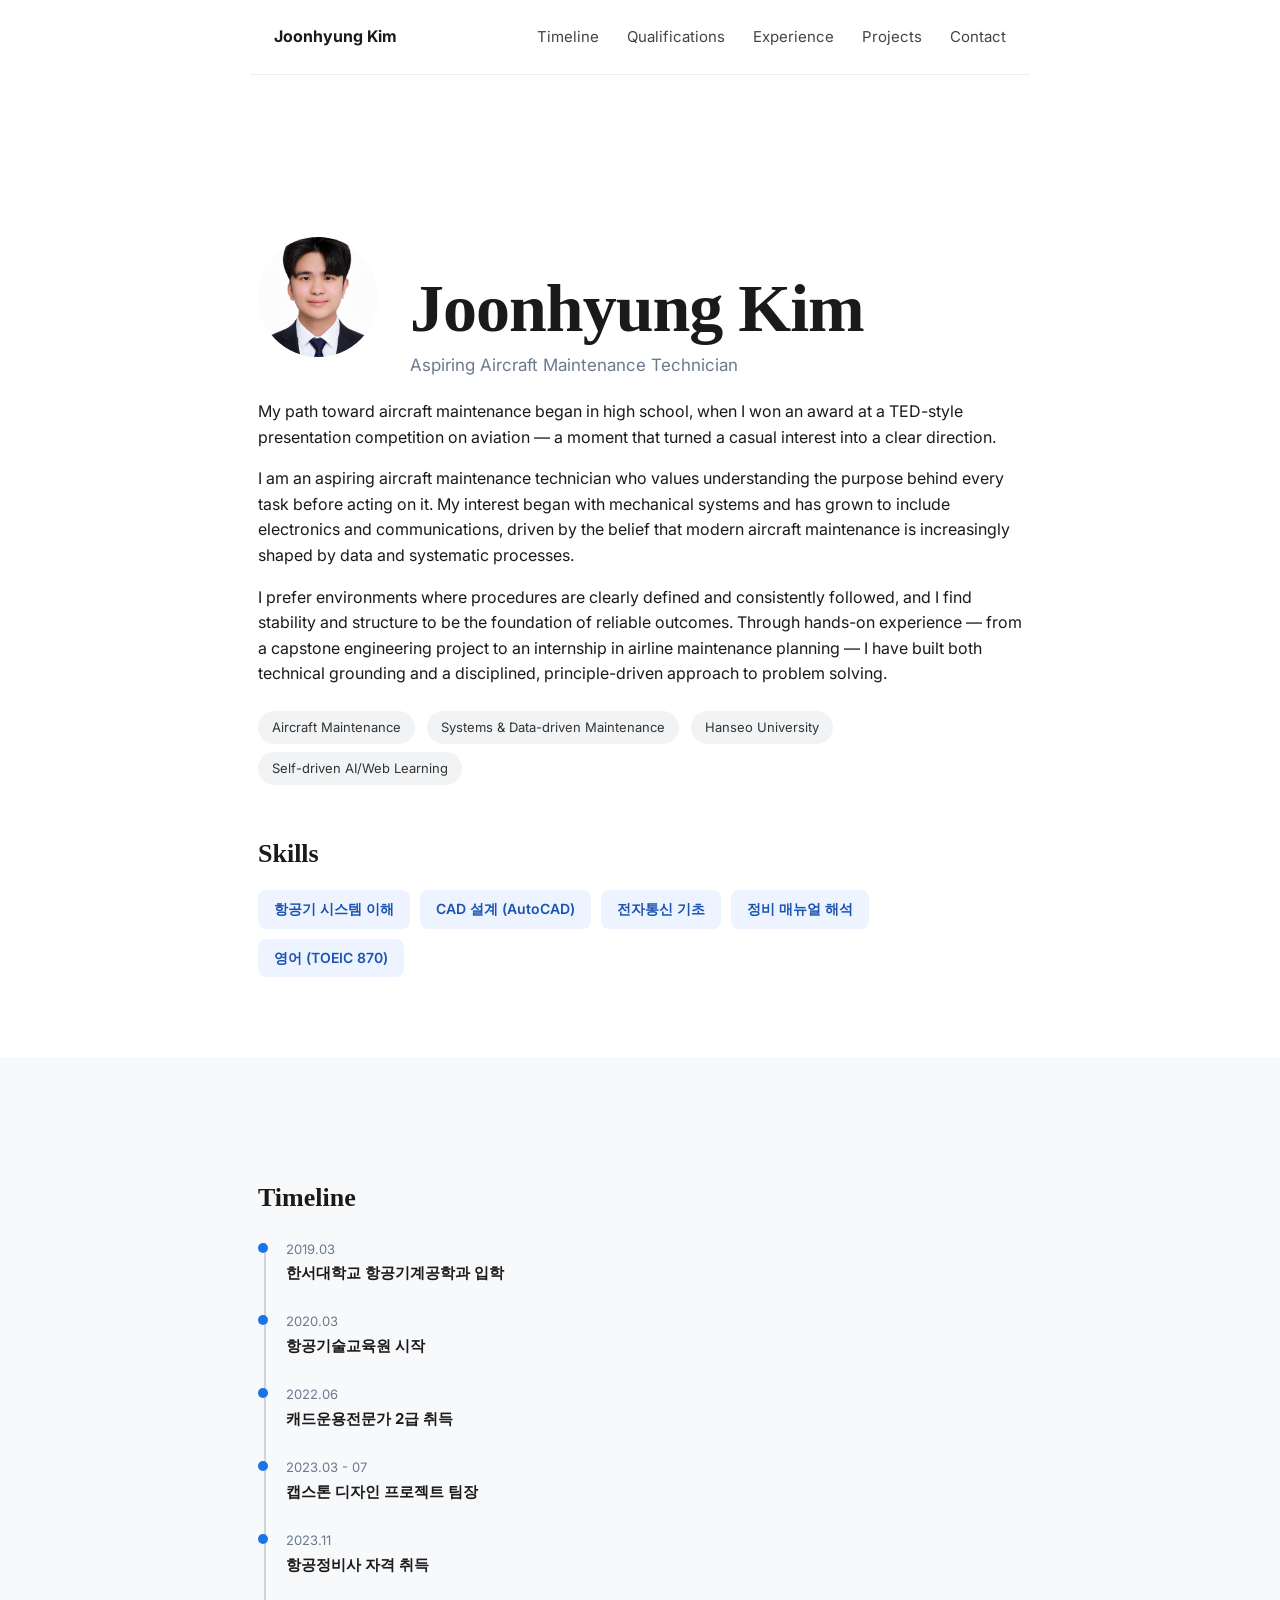
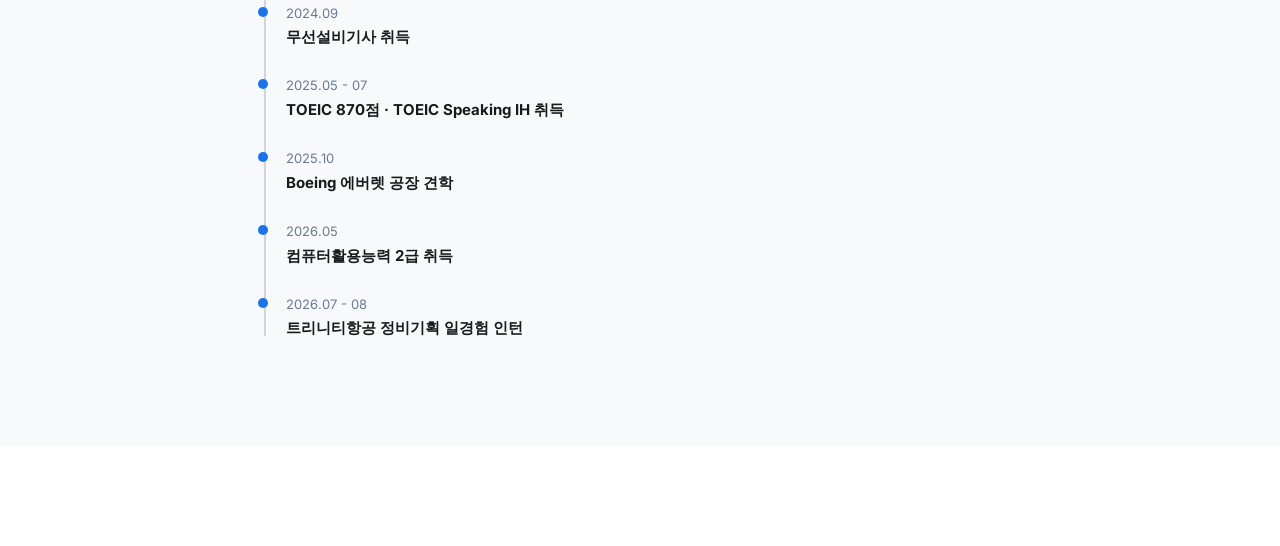
==== commit 4718b10e: "Experience 전체를 카드형으로 통일" ====
--- a/index.html
+++ b/index.html
@@ -31,6 +31,11 @@
             </div>
 
             <div class="bio">
+                <p>
+                    My path toward aircraft maintenance began in high school, when I won an
+                    award at a TED-style presentation competition on aviation — a moment
+                    that turned a casual interest into a clear direction.
+                </p>
                 <p>
                     I am an aspiring aircraft maintenance technician who values understanding
                     the purpose behind every task before acting on it. My interest began with
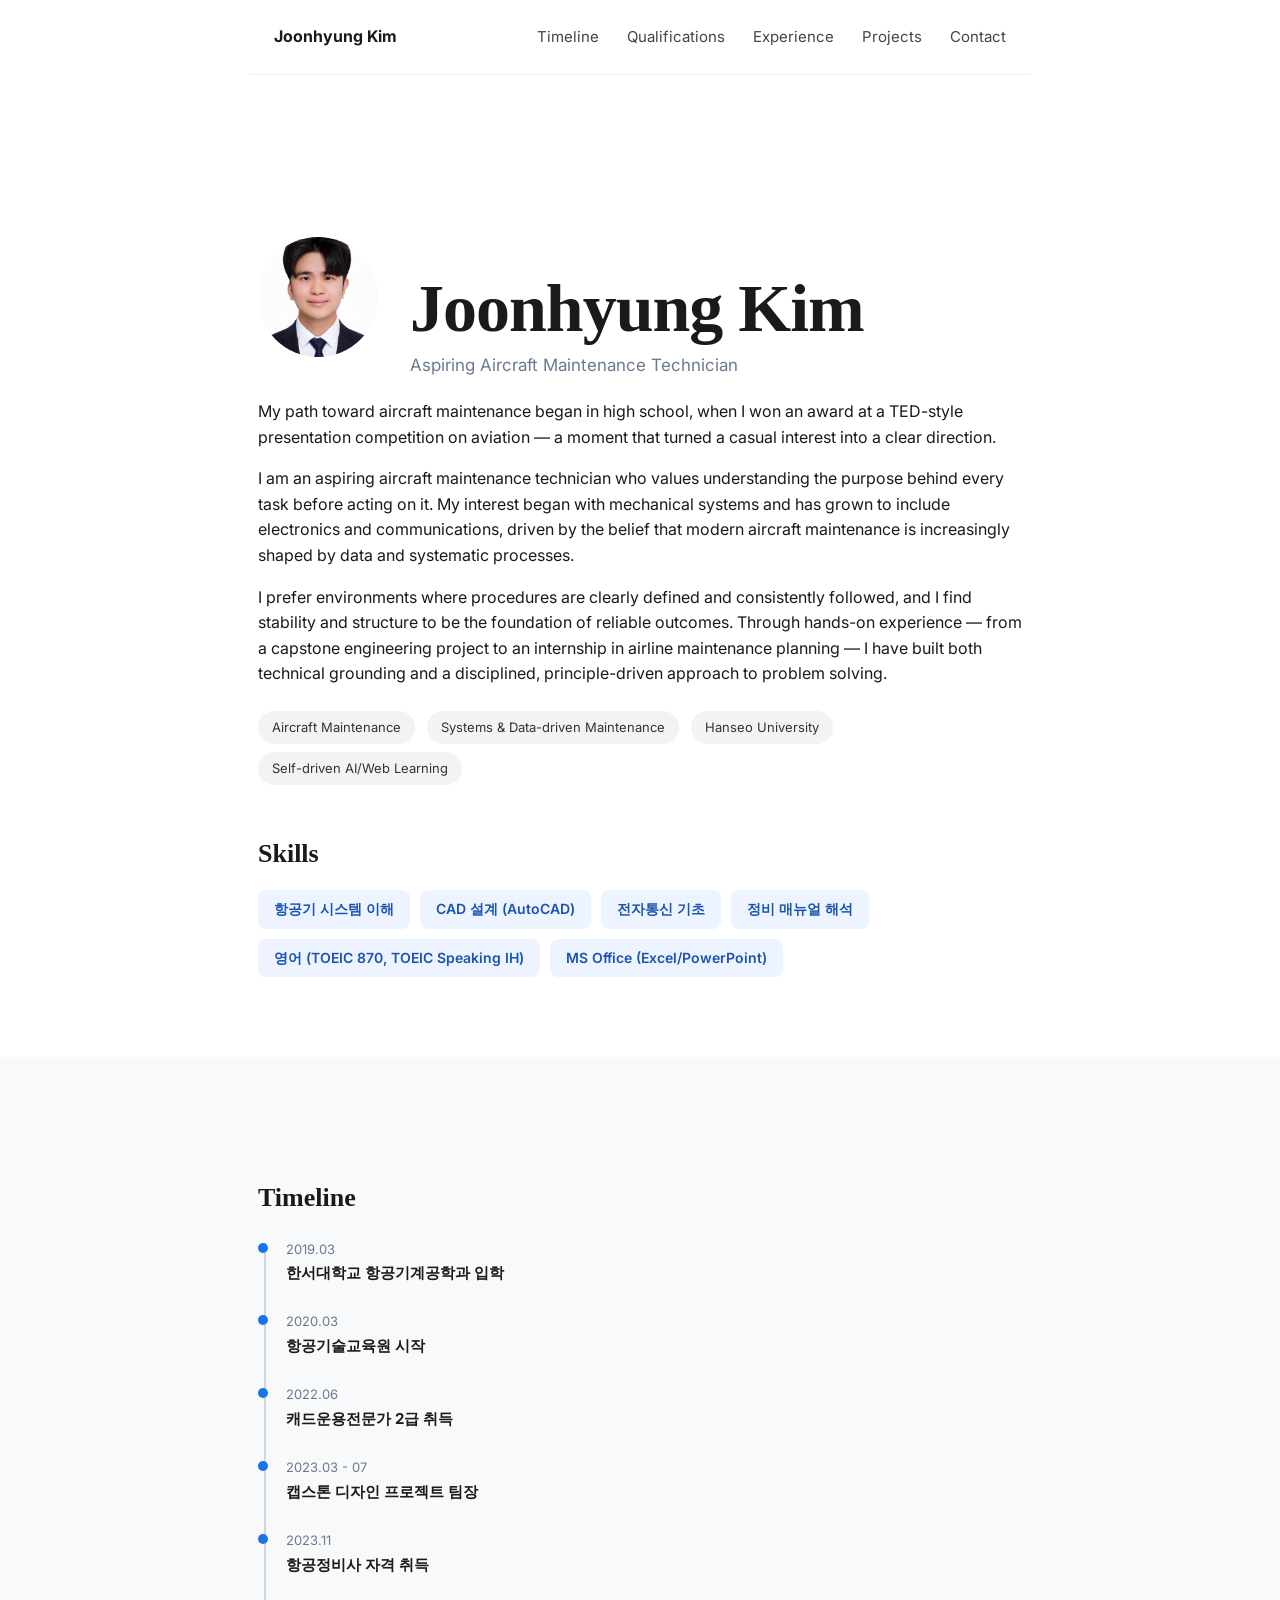
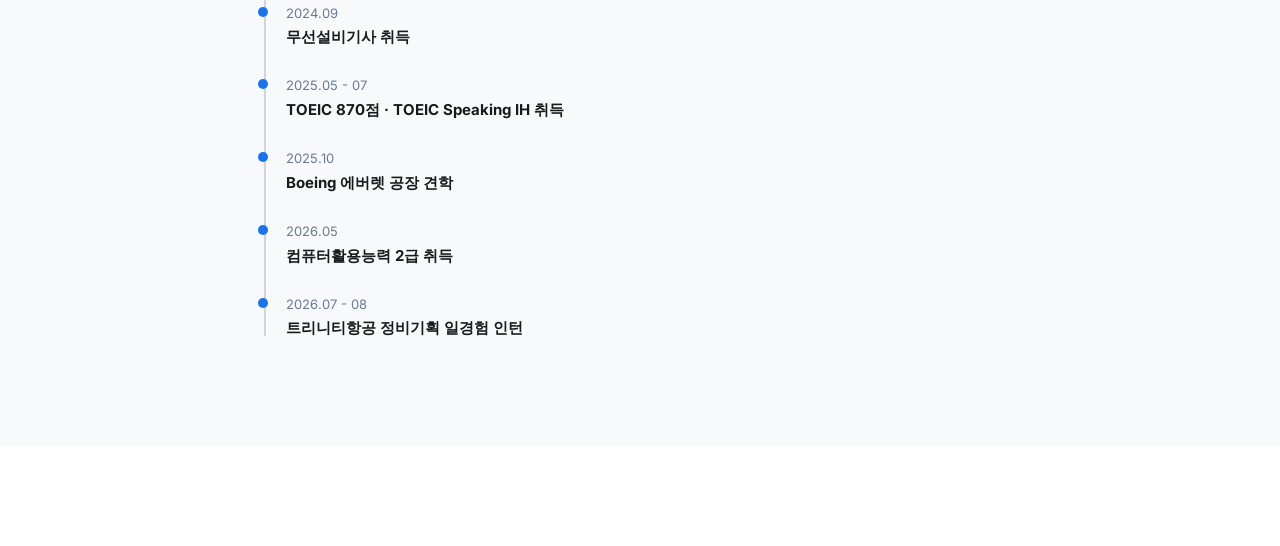
==== commit 3046b809: "Boeing 세로 사진 크기 조정" ====
--- a/index.html
+++ b/index.html
@@ -65,7 +65,8 @@
                 <span class="skill-item">CAD 설계 (AutoCAD)</span>
                 <span class="skill-item">전자통신 기초</span>
                 <span class="skill-item">정비 매뉴얼 해석</span>
-                <span class="skill-item">영어 (TOEIC 870)</span>
+                <span class="skill-item">영어 (TOEIC 870, TOEIC Speaking IH)</span>
+                 <span class="skill-item">MS Office (Excel/PowerPoint)</span>
             </div>
         </section>
 
--- a/style.css
+++ b/style.css
@@ -290,6 +290,14 @@
     width: 100%;
     border-radius: 10px;
     margin: 20px 0;
+}
+/* 세로형 사진 전용 - 너무 커지지 않도록 폭 제한 */
+.detail-photo-portrait {
+    max-width: 320px;
+    width: 100%;
+    border-radius: 10px;
+    margin: 20px auto;
+    display: block;
 }
 
 .info-box {
@@ -401,4 +409,18 @@
 .contact-btn.secondary {
     background-color: #f1f3f5;
     color: #1a1a1a;
+}
+.icon-illustration {
+    background-color: #f7f9fb;
+    border-radius: 10px;
+    height: 220px;
+    display: flex;
+    align-items: center;
+    justify-content: center;
+    margin: 20px 0;
+}
+
+.icon-illustration svg {
+    width: 120px;
+    height: 120px;
 }
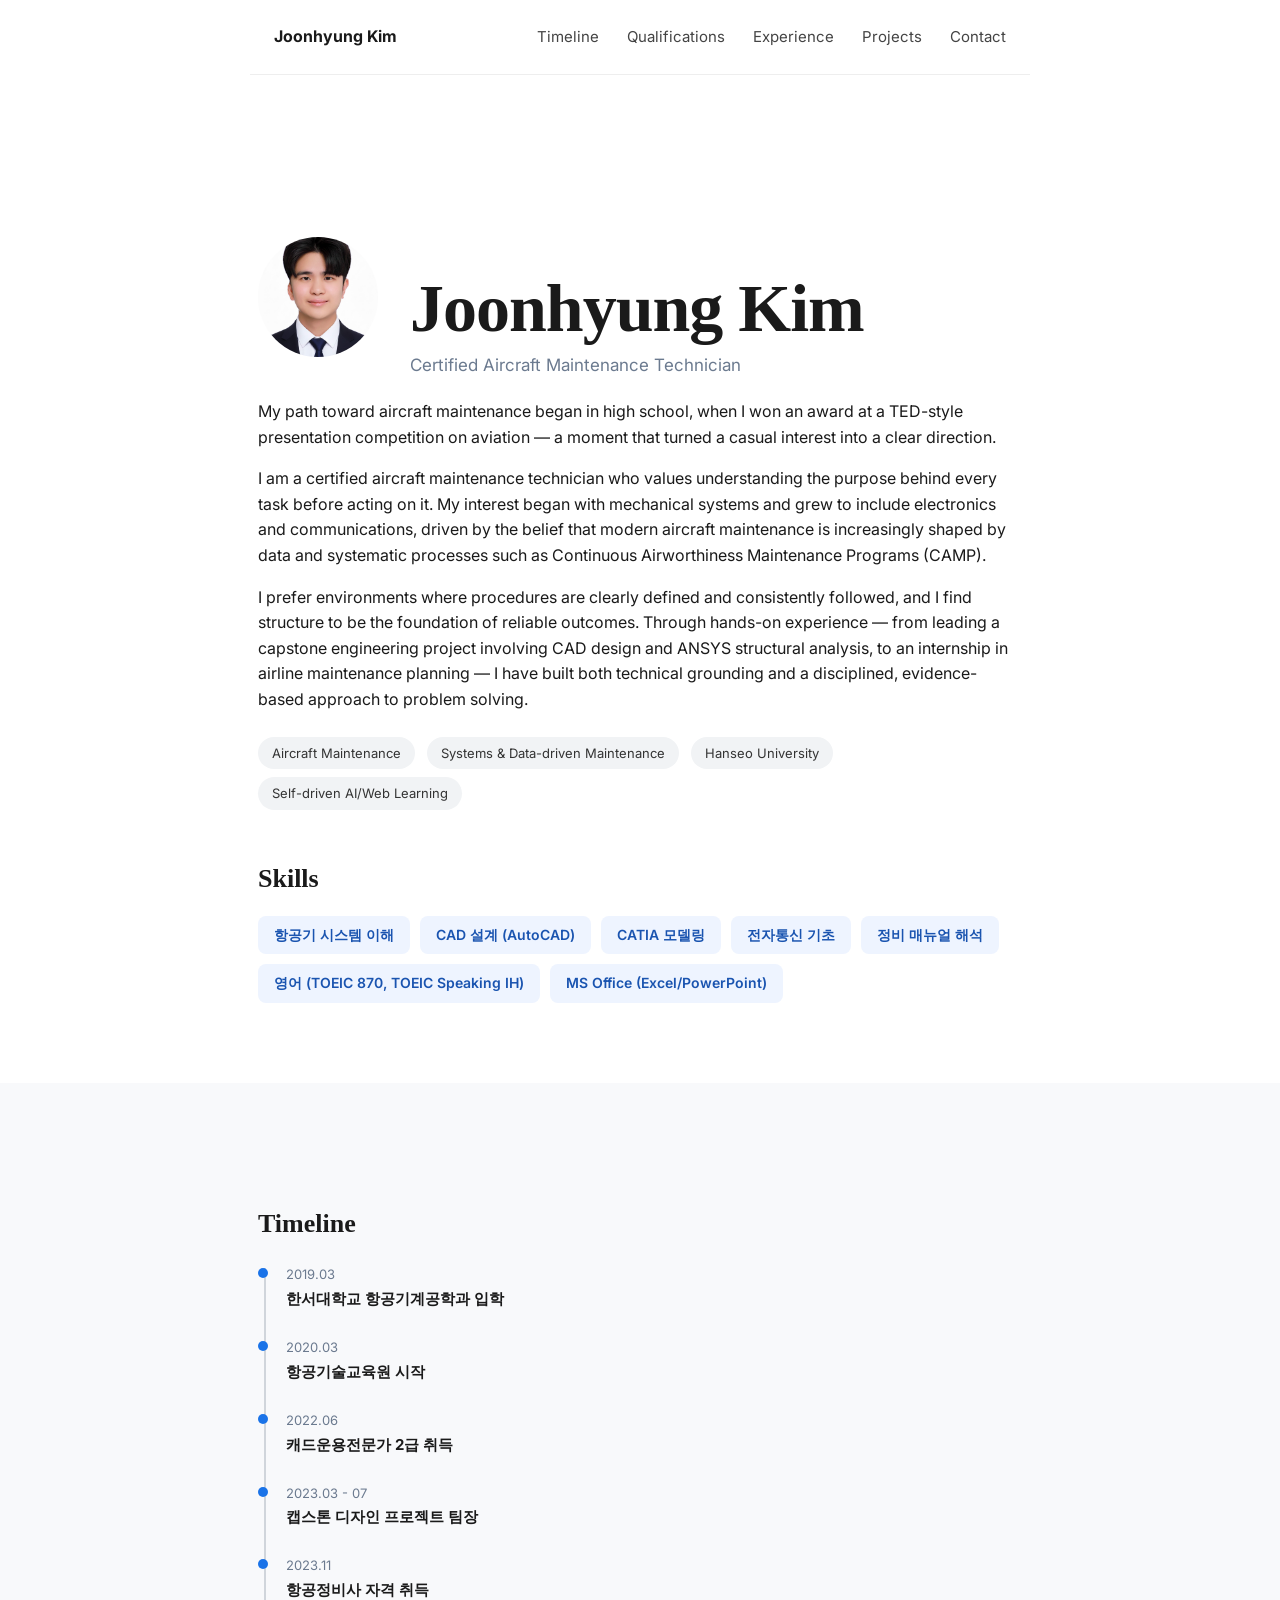
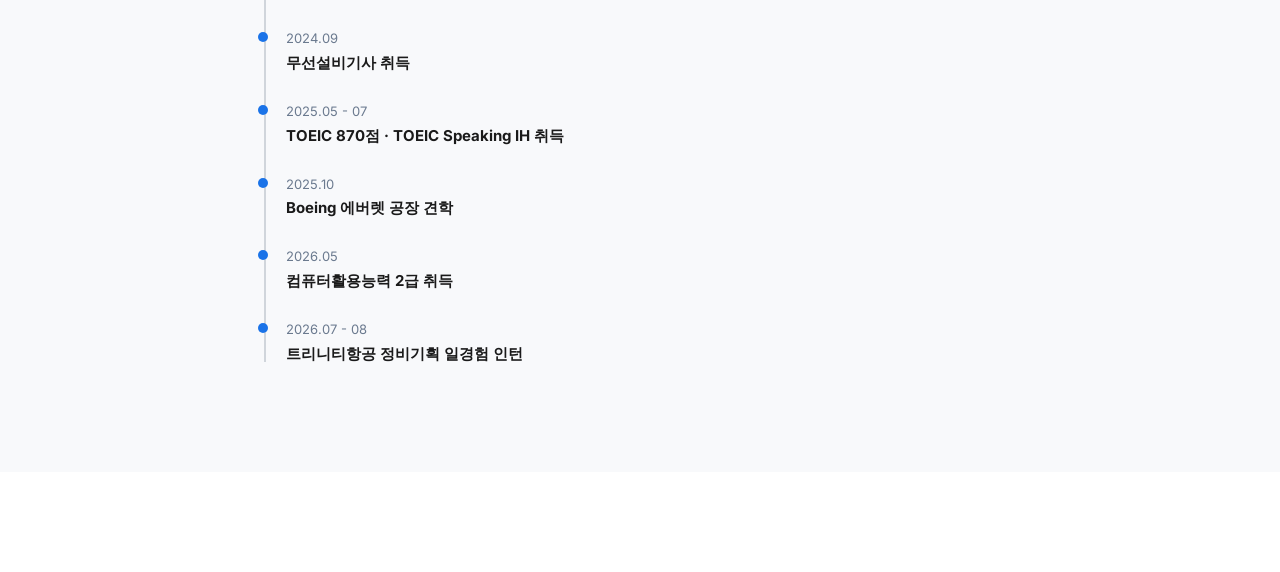
==== commit d2be9f6c: "Hero 섹션 영어로 전환, ANSYS 언급 추가" ====
--- a/index.html
+++ b/index.html
@@ -26,32 +26,33 @@
                 <img src="profile.jpg" alt="Joonhyung Kim" class="profile-photo">
                 <div>
                     <h1 class="hero-name">Joonhyung Kim</h1>
-                    <p class="hero-role">Aspiring Aircraft Maintenance Technician</p>
+                    <p class="hero-role">Certified Aircraft Maintenance Technician</p>
                 </div>
             </div>
 
-            <div class="bio">
-                <p>
-                    My path toward aircraft maintenance began in high school, when I won an
-                    award at a TED-style presentation competition on aviation — a moment
-                    that turned a casual interest into a clear direction.
-                </p>
-                <p>
-                    I am an aspiring aircraft maintenance technician who values understanding
-                    the purpose behind every task before acting on it. My interest began with
-                    mechanical systems and has grown to include electronics and communications,
-                    driven by the belief that modern aircraft maintenance is increasingly shaped
-                    by data and systematic processes.
-                </p>
-                <p>
-                    I prefer environments where procedures are clearly defined and consistently
-                    followed, and I find stability and structure to be the foundation of reliable
-                    outcomes. Through hands-on experience — from a capstone engineering project to
-                    an internship in airline maintenance planning — I have built both technical
-                    grounding and a disciplined, principle-driven approach to problem solving.
-                </p>
-            </div>
-
+           <div class="bio">
+    <p>
+        My path toward aircraft maintenance began in high school, when I won an
+        award at a TED-style presentation competition on aviation — a moment
+        that turned a casual interest into a clear direction.
+    </p>
+    <p>
+        I am a certified aircraft maintenance technician who values understanding
+        the purpose behind every task before acting on it. My interest began with
+        mechanical systems and grew to include electronics and communications,
+        driven by the belief that modern aircraft maintenance is increasingly
+        shaped by data and systematic processes such as Continuous Airworthiness
+        Maintenance Programs (CAMP).
+    </p>
+    <p>
+        I prefer environments where procedures are clearly defined and consistently
+        followed, and I find structure to be the foundation of reliable outcomes.
+        Through hands-on experience — from leading a capstone engineering project
+        involving CAD design and ANSYS structural analysis, to an internship in
+        airline maintenance planning — I have built both technical grounding and
+        a disciplined, evidence-based approach to problem solving.
+    </p>
+</div>
             <div class="tags">
                 <span class="tag">Aircraft Maintenance</span>
                 <span class="tag">Systems & Data-driven Maintenance</span>
@@ -63,6 +64,7 @@
             <div class="skills-grid">
                 <span class="skill-item">항공기 시스템 이해</span>
                 <span class="skill-item">CAD 설계 (AutoCAD)</span>
+                <span class="skill-item">CATIA 모델링</span>
                 <span class="skill-item">전자통신 기초</span>
                 <span class="skill-item">정비 매뉴얼 해석</span>
                 <span class="skill-item">영어 (TOEIC 870, TOEIC Speaking IH)</span>
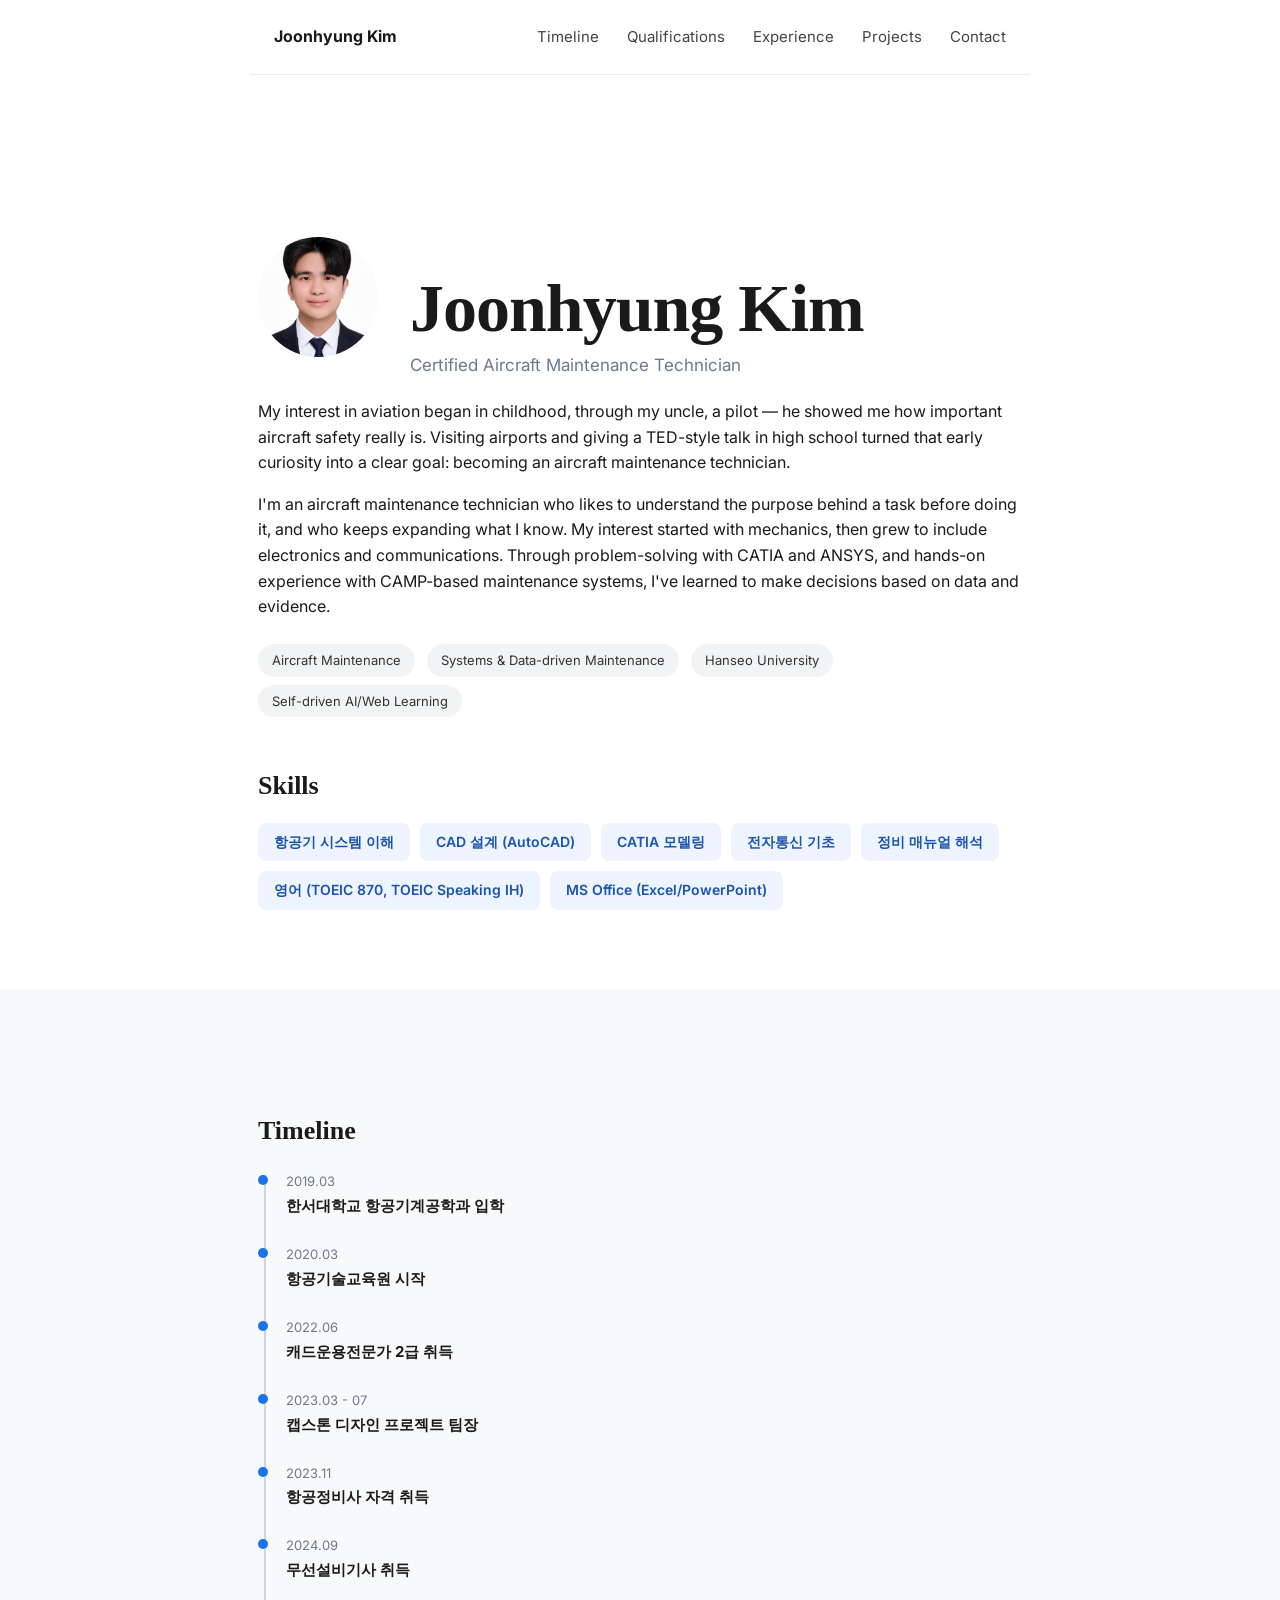
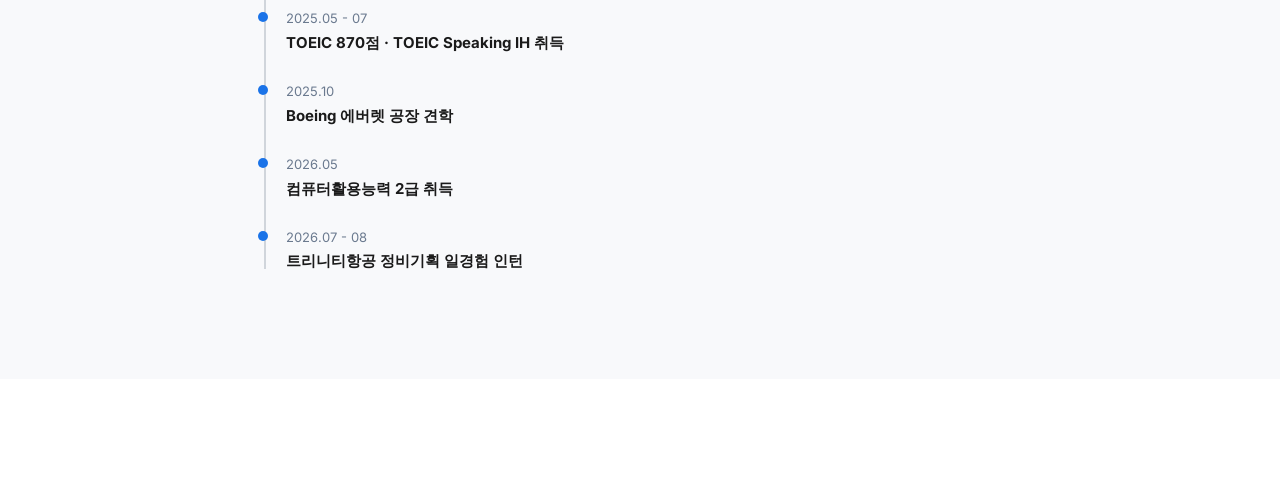
==== commit 5c7dc7be: "trinity/boeing 페이지 내용 보강, 최신 정보 반영" ====
--- a/index.html
+++ b/index.html
@@ -30,27 +30,20 @@
                 </div>
             </div>
 
-           <div class="bio">
+          <div class="bio">
     <p>
-        My path toward aircraft maintenance began in high school, when I won an
-        award at a TED-style presentation competition on aviation — a moment
-        that turned a casual interest into a clear direction.
+        My interest in aviation began in childhood, through my uncle, a pilot —
+        he showed me how important aircraft safety really is. Visiting airports
+        and giving a TED-style talk in high school turned that early curiosity
+        into a clear goal: becoming an aircraft maintenance technician.
     </p>
     <p>
-        I am a certified aircraft maintenance technician who values understanding
-        the purpose behind every task before acting on it. My interest began with
-        mechanical systems and grew to include electronics and communications,
-        driven by the belief that modern aircraft maintenance is increasingly
-        shaped by data and systematic processes such as Continuous Airworthiness
-        Maintenance Programs (CAMP).
-    </p>
-    <p>
-        I prefer environments where procedures are clearly defined and consistently
-        followed, and I find structure to be the foundation of reliable outcomes.
-        Through hands-on experience — from leading a capstone engineering project
-        involving CAD design and ANSYS structural analysis, to an internship in
-        airline maintenance planning — I have built both technical grounding and
-        a disciplined, evidence-based approach to problem solving.
+        I'm an aircraft maintenance technician who likes to understand the
+        purpose behind a task before doing it, and who keeps expanding what
+        I know. My interest started with mechanics, then grew to include
+        electronics and communications. Through problem-solving with CATIA
+        and ANSYS, and hands-on experience with CAMP-based maintenance
+        systems, I've learned to make decisions based on data and evidence.
     </p>
 </div>
             <div class="tags">
